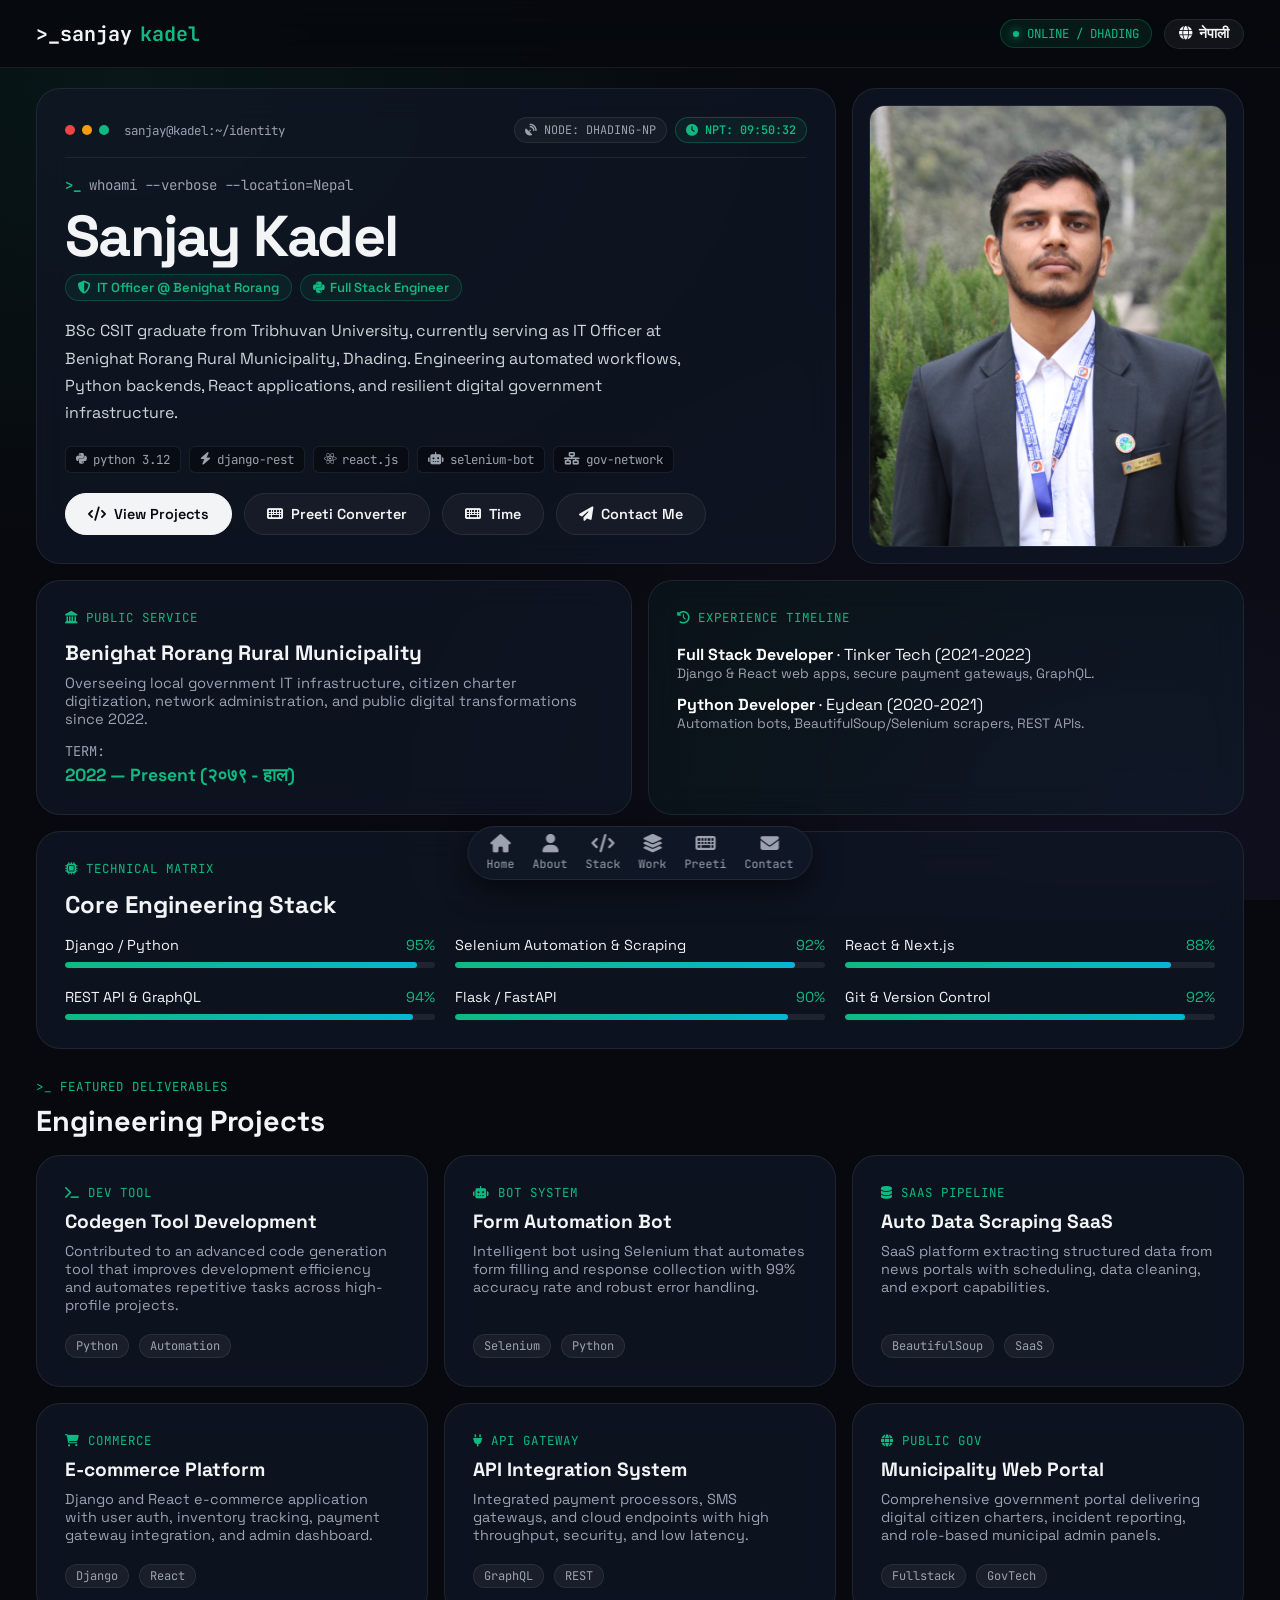
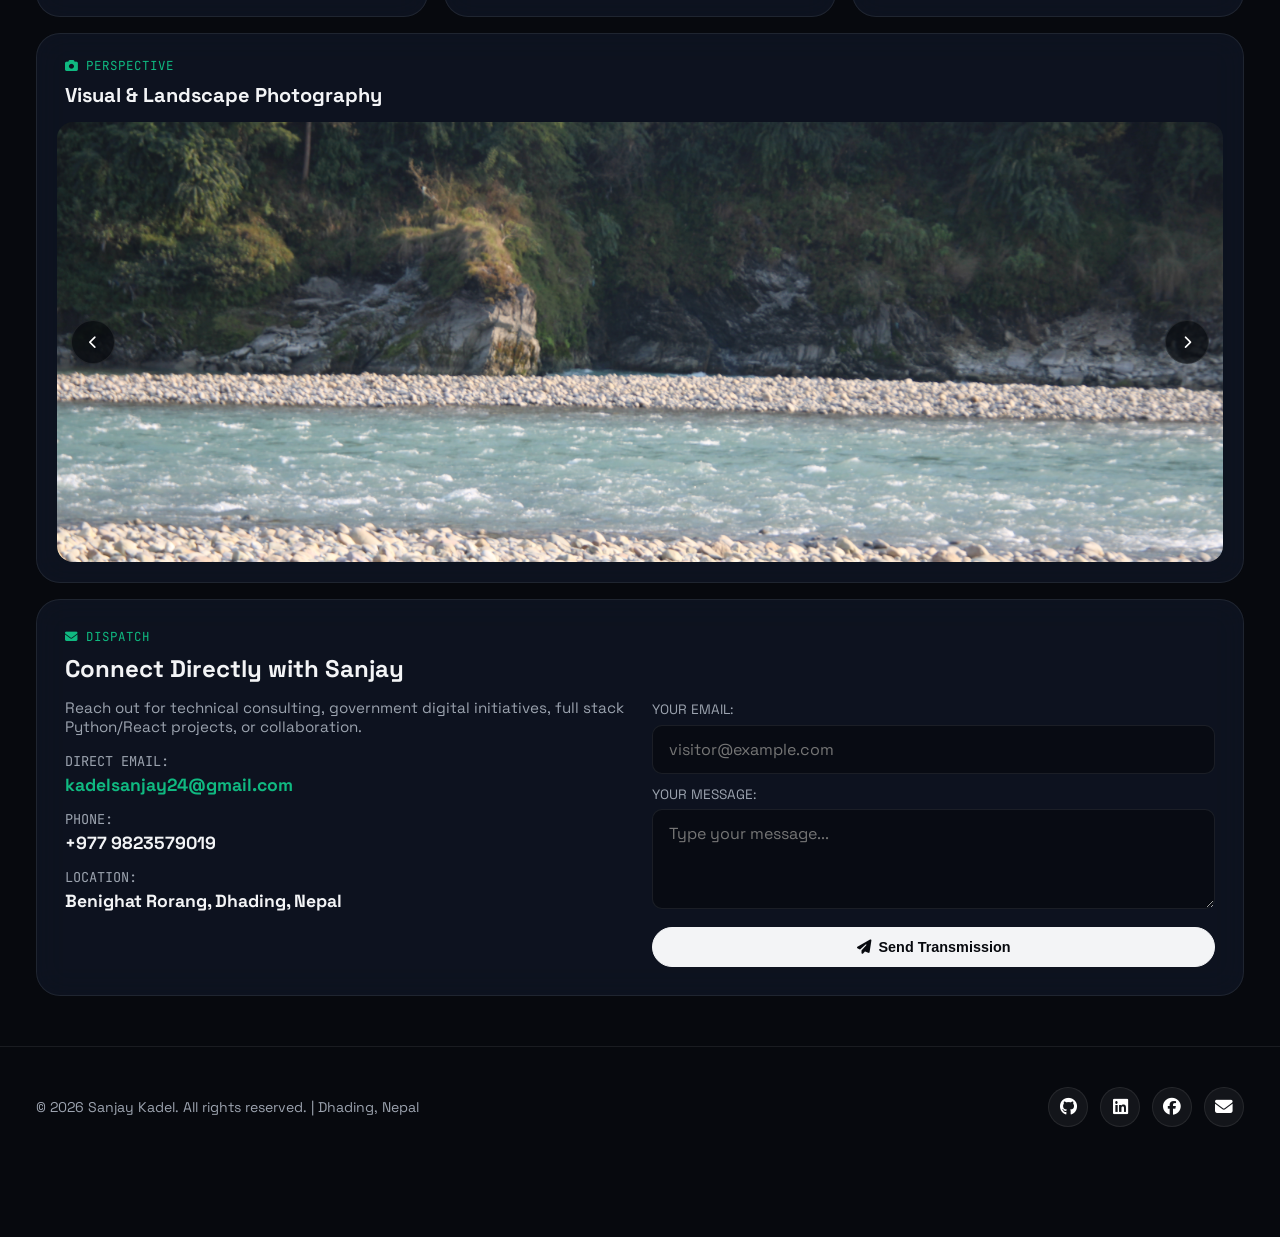
==== index.html @ e91cbd6a "redesign" ====
<!DOCTYPE html>
<html lang="en">
<head>
    <meta charset="UTF-8">
    <meta name="viewport" content="width=device-width, initial-scale=1.0, viewport-fit=cover">

    <!-- Google tag (gtag.js) -->
    <script async src="https://www.googletagmanager.com/gtag/js?id=G-8DGG471XEM"></script>
    <script>
      window.dataLayer = window.dataLayer || [];
      function gtag(){dataLayer.push(arguments);}
      gtag('js', new Date());
      gtag('config', 'G-8DGG471XEM');
    </script>
    
    <!-- Primary Entity Meta Tags for Google Ranking -->
    <title>Sanjay Kadel | IT Officer & Full Stack Developer Nepal</title>
    <meta name="title" content="Sanjay Kadel | IT Officer & Full Stack Developer Nepal">
    <meta name="description" content="Official portfolio of Sanjay Kadel (संजय कडेल) — IT Officer at Benighat Rorang Rural Municipality Dhading and Full Stack Developer specialized in Python, Django, React, and web automation in Nepal.">
    <meta name="author" content="Sanjay Kadel">
    <meta name="robots" content="index, follow, max-image-preview:large, max-snippet:-1, max-video-preview:-1">
    <meta name="theme-color" content="#07090E">
    
    <!-- Geo Meta Tags for Nepal Targeting -->
    <meta name="geo.region" content="NP-DH">
    <meta name="geo.placename" content="Dhading, Nepal">
    <meta name="geo.position" content="27.8167;84.8667">
    <meta name="ICBM" content="27.8167, 84.8667">

    <!-- Canonical URL -->
    <link rel="canonical" href="https://sanjaykadel.com.np/">
    
    <!-- Open Graph / Facebook -->
    <meta property="og:type" content="profile">
    <meta property="og:url" content="https://sanjaykadel.com.np/">
    <meta property="og:title" content="Sanjay Kadel - IT Officer & Full Stack Developer Nepal">
    <meta property="og:description" content="Portfolio of Sanjay Kadel - IT Officer at Benighat Rorang Rural Municipality, Dhading. Full Stack Python and React Developer.">
    <meta property="og:image" content="https://sanjaykadel.com.np/img/profile.JPG">
    <meta property="og:image:alt" content="Sanjay Kadel - IT Professional Profile Nepal">
    <meta property="og:site_name" content="Sanjay Kadel">
    <meta property="og:locale" content="en_US">
    <meta property="og:locale:alternate" content="ne_NP">
    
    <!-- Twitter / X -->
    <meta name="twitter:card" content="summary_large_image">
    <meta name="twitter:url" content="https://sanjaykadel.com.np/">
    <meta name="twitter:title" content="Sanjay Kadel - IT Officer & Full Stack Developer">
    <meta name="twitter:description" content="Expert Python and Web Developer from Nepal. IT Officer at Benighat Rorang Rural Municipality Dhading.">
    <meta name="twitter:image" content="https://sanjaykadel.com.np/img/profile.JPG">
    
    <!-- Schema.org Structured Data -->
    <script type="application/ld+json">
    {
      "@context": "https://schema.org",
      "@graph": [
        {
          "@type": "ProfilePage",
          "@id": "https://sanjaykadel.com.np/#webpage",
          "url": "https://sanjaykadel.com.np/",
          "name": "Sanjay Kadel - Official Portfolio",
          "isPartOf": {
            "@type": "WebSite",
            "@id": "https://sanjaykadel.com.np/#website",
            "url": "https://sanjaykadel.com.np/",
            "name": "Sanjay Kadel"
          },
          "mainEntity": {
            "@id": "https://sanjaykadel.com.np/#person"
          }
        },
        {
          "@type": "Person",
          "@id": "https://sanjaykadel.com.np/#person",
          "name": "Sanjay Kadel",
          "alternateName": ["संजय कडेल", "Sanjay Kadel Dhading", "Sanjay Kadel Nepal"],
          "url": "https://sanjaykadel.com.np/",
          "image": "https://sanjaykadel.com.np/img/profile.JPG",
          "jobTitle": "IT Officer & Full Stack Developer",
          "worksFor": {
            "@type": "GovernmentOrganization",
            "name": "Benighat Rorang Rural Municipality",
            "address": {
              "@type": "PostalAddress",
              "addressLocality": "Dhading",
              "addressRegion": "Bagmati Province",
              "addressCountry": "NP"
            }
          },
          "alumniOf": {
            "@type": "CollegeOrUniversity",
            "name": "Tribhuvan University",
            "sameAs": "https://en.wikipedia.org/wiki/Tribhuvan_University"
          },
          "homeLocation": {
            "@type": "Place",
            "name": "Dhading, Nepal"
          },
          "sameAs": [
            "https://github.com/sanjaykadel",
            "https://np.linkedin.com/in/sanjaykadel",
            "https://www.facebook.com/sanjay.kadel.2025"
          ],
          "knowsAbout": [
            "Python Programming",
            "Django Framework",
            "Flask Framework",
            "React.js",
            "Next.js",
            "Selenium Automation",
            "REST API Development",
            "GraphQL",
            "Web Scraping"
          ]
        }
      ]
    }
    </script>
    
    <!-- Favicon -->
    <link rel="icon" type="image/x-icon" href="/favicon.ico">
    <link rel="apple-touch-icon" sizes="180x180" href="/apple-touch-icon.png">
    
    <!-- Fonts -->
    <link rel="preconnect" href="https://fonts.googleapis.com">
    <link rel="preconnect" href="https://fonts.gstatic.com" crossorigin>
    <link href="https://fonts.googleapis.com/css2?family=Space+Grotesk:wght@400;500;600;700;800&family=JetBrains+Mono:wght@400;500;700&family=Kalimati&family=Kalam:wght@400;700&family=Orbitron:wght@500;700;900&display=swap" rel="stylesheet">
    <link rel="stylesheet" href="https://cdnjs.cloudflare.com/ajax/libs/font-awesome/6.4.0/css/all.min.css">
    
    <style>
        *, *::before, *::after {
            margin: 0;
            padding: 0;
            box-sizing: border-box;
            -webkit-tap-highlight-color: transparent;
        }

        :root {
            /* Cyber-Slate & Neon Mint Theme */
            --bg: #07090E;
            --bg-card: rgba(17, 24, 39, 0.7);
            --bg-card-hover: rgba(26, 36, 56, 0.85);
            --border: rgba(255, 255, 255, 0.08);
            --border-highlight: rgba(16, 185, 129, 0.4);
            --text-main: #F3F4F6;
            --text-muted: #9CA3AF;
            --accent: #10B981;          /* Neon Mint */
            --accent-glow: rgba(16, 185, 129, 0.25);
            --gradient-accent: linear-gradient(135deg, #10B981 0%, #06B6D4 100%);
            --radius-bento: 24px;
            --radius-pill: 9999px;
            --radius-md: 10px;
            --font-mono: 'JetBrains Mono', monospace;
            --font-head: 'Space Grotesk', sans-serif;
            --transition: all 0.25s cubic-bezier(0.16, 1, 0.3, 1);

            /* Gangster Theme */
            --gangster-bg: #000000;
            --gangster-red: #EF4444;
            --gangster-gold: #F59E0B;
        }

        html {
            scroll-behavior: smooth;
            background-color: var(--bg);
        }

        body {
            font-family: var(--font-head);
            color: var(--text-main);
            background-color: var(--bg);
            background-image: 
                radial-gradient(at 10% 10%, rgba(16, 185, 129, 0.08) 0px, transparent 40%),
                radial-gradient(at 90% 90%, rgba(139, 92, 246, 0.07) 0px, transparent 50%);
            background-attachment: fixed;
            min-height: 100vh;
            padding-bottom: 90px; /* Space for mobile floating dock */
            overflow-x: hidden;
            -webkit-font-smoothing: antialiased;
        }

        body.gangster-mode {
            background-color: var(--gangster-bg);
            background-image: radial-gradient(at 50% 10%, rgba(239, 68, 68, 0.15) 0px, transparent 60%);
            font-family: 'Kalam', cursive;
        }

        .nepali-text { font-family: 'Kalimati', sans-serif; }
        body.gangster-mode .nepali-text { font-family: 'Kalam', cursive; font-weight: 700; }

        .container {
            width: 100%;
            max-width: 1240px;
            margin: 0 auto;
            padding: 0 16px;
        }

        .skip-to-content {
            position: absolute;
            top: -60px;
            left: 12px;
            background: var(--text-main);
            color: #07090E;
            padding: 10px 20px;
            z-index: 9999;
            text-decoration: none;
            font-weight: 700;
            border-radius: var(--radius-md);
            transition: top 0.2s ease;
        }
        .skip-to-content:focus { top: 12px; outline: 3px solid var(--accent); }

        /* Top Bar */
        .top-nav {
            position: sticky;
            top: 0;
            z-index: 100;
            backdrop-filter: blur(20px);
            -webkit-backdrop-filter: blur(20px);
            background: rgba(7, 9, 14, 0.85);
            border-bottom: 1px solid var(--border);
            height: 68px;
            display: flex;
            align-items: center;
        }

        body.gangster-mode .top-nav {
            background: rgba(0, 0, 0, 0.9);
            border-bottom: 2px solid var(--gangster-red);
        }

        .top-nav-inner {
            display: flex;
            justify-content: space-between;
            align-items: center;
            width: 100%;
        }

        .brand {
            font-size: 1.25rem;
            font-weight: 700;
            text-decoration: none;
            color: var(--text-main);
            display: flex;
            align-items: center;
            gap: 8px;
            font-family: var(--font-mono);
        }

        .brand span { color: var(--accent); }
        body.gangster-mode .brand span { color: var(--gangster-red); }

        .system-pill {
            display: inline-flex;
            align-items: center;
            gap: 8px;
            background: rgba(16, 185, 129, 0.1);
            border: 1px solid rgba(16, 185, 129, 0.25);
            padding: 5px 12px;
            border-radius: var(--radius-pill);
            font-family: var(--font-mono);
            font-size: 0.78rem;
            color: var(--accent);
        }

        body.gangster-mode .system-pill {
            background: rgba(239, 68, 68, 0.15);
            border-color: var(--gangster-red);
            color: var(--gangster-gold);
        }

        .pulse-dot {
            width: 6px;
            height: 6px;
            background: var(--accent);
            border-radius: 50%;
            box-shadow: 0 0 10px var(--accent);
            animation: pulse 1.8s infinite;
        }

        body.gangster-mode .pulse-dot {
            background: var(--gangster-red);
            box-shadow: 0 0 10px var(--gangster-red);
        }

        @keyframes pulse {
            0%, 100% { opacity: 1; transform: scale(1); }
            50% { opacity: 0.4; transform: scale(0.8); }
        }

        .nav-controls {
            display: flex;
            align-items: center;
            gap: 12px;
        }

        .lang-btn {
            background: rgba(255, 255, 255, 0.05);
            border: 1px solid var(--border);
            color: var(--text-main);
            padding: 6px 14px;
            border-radius: var(--radius-pill);
            font-size: 0.85rem;
            font-weight: 600;
            cursor: pointer;
            display: flex;
            align-items: center;
            gap: 6px;
            transition: var(--transition);
        }

        .lang-btn:hover {
            border-color: var(--accent);
            color: var(--accent);
        }

        body.gangster-mode .lang-btn {
            background: rgba(239, 68, 68, 0.15);
            border-color: var(--gangster-red);
            color: var(--gangster-gold);
            font-family: 'Orbitron', sans-serif;
        }

        /* Bento Grid Framework */
        .bento-grid {
            display: grid;
            grid-template-columns: repeat(12, 1fr);
            gap: 16px;
            margin-top: 20px;
        }

        .bento-card {
            background: var(--bg-card);
            border: 1px solid var(--border);
            border-radius: var(--radius-bento);
            padding: 28px;
            backdrop-filter: blur(16px);
            -webkit-backdrop-filter: blur(16px);
            position: relative;
            overflow: hidden;
            transition: var(--transition);
            display: flex;
            flex-direction: column;
        }

        .bento-card:hover {
            border-color: var(--border-highlight);
            transform: translateY(-2px);
            box-shadow: 0 16px 36px -10px var(--accent-glow);
        }

        body.gangster-mode .bento-card {
            background: rgba(15, 15, 15, 0.85);
            border-color: #222;
        }

        body.gangster-mode .bento-card:hover {
            border-color: var(--gangster-red);
            box-shadow: 0 0 30px rgba(239, 68, 68, 0.25);
        }

        /* Specific Bento Tiles */
        .tile-hero {
            grid-column: span 8;
            min-height: 420px;
            justify-content: space-between;
        }

        .tile-avatar {
            grid-column: span 4;
            display: flex;
            align-items: center;
            justify-content: center;
            padding: 16px;
        }

        .tile-role { grid-column: span 6; }
        .tile-time {
            grid-column: span 6;
            background: linear-gradient(135deg, rgba(16, 185, 129, 0.05) 0%, rgba(6, 182, 212, 0.05) 100%);
        }

        .tile-skills { grid-column: span 12; }
        .tile-project { grid-column: span 4; }
        .tile-gallery { grid-column: span 12; padding: 20px; }
        .tile-contact { grid-column: span 12; }

        /* Terminal HUD & Identity Upgrades */
        .terminal-hud {
            display: flex;
            justify-content: space-between;
            align-items: center;
            border-bottom: 1px solid var(--border);
            padding-bottom: 14px;
            margin-bottom: 18px;
            flex-wrap: wrap;
            gap: 10px;
        }

        .terminal-dots {
            display: flex;
            align-items: center;
            gap: 7px;
        }

        .t-dot {
            width: 10px;
            height: 10px;
            border-radius: 50%;
            display: inline-block;
        }

        .dot-red { background: #EF4444; }
        .dot-yellow { background: #F59E0B; }
        .dot-green { background: #10B981; }

        .terminal-session {
            font-family: var(--font-mono);
            font-size: 0.78rem;
            color: var(--text-muted);
            margin-left: 8px;
        }

        .terminal-telemetry {
            display: flex;
            gap: 8px;
            align-items: center;
            flex-wrap: wrap;
        }

        .hud-chip {
            font-family: var(--font-mono);
            font-size: 0.74rem;
            background: rgba(255, 255, 255, 0.04);
            border: 1px solid var(--border);
            padding: 4px 10px;
            border-radius: var(--radius-pill);
            color: var(--text-muted);
        }

        .time-chip {
            color: var(--accent);
            border-color: rgba(16, 185, 129, 0.3);
            background: rgba(16, 185, 129, 0.08);
            font-weight: 600;
        }

        body.gangster-mode .time-chip {
            color: var(--gangster-gold);
            border-color: var(--gangster-gold);
            background: rgba(245, 158, 11, 0.1);
        }

        .terminal-prompt {
            display: flex;
            align-items: center;
            gap: 8px;
            font-family: var(--font-mono);
            font-size: 0.88rem;
            margin-bottom: 12px;
        }

        .prompt-arrow {
            color: var(--accent);
            font-weight: 700;
        }

        body.gangster-mode .prompt-arrow { color: var(--gangster-red); }

        .prompt-cmd {
            color: var(--text-muted);
        }

        .role-badge-row {
            display: flex;
            gap: 8px;
            flex-wrap: wrap;
            margin-bottom: 16px;
        }

        .role-pill {
            display: inline-flex;
            align-items: center;
            gap: 6px;
            background: rgba(16, 185, 129, 0.08);
            border: 1px solid rgba(16, 185, 129, 0.25);
            color: var(--accent);
            padding: 4px 12px;
            border-radius: var(--radius-pill);
            font-size: 0.82rem;
            font-weight: 600;
        }

        body.gangster-mode .role-pill {
            background: rgba(239, 68, 68, 0.15);
            border-color: var(--gangster-red);
            color: var(--gangster-red);
            font-family: 'Orbitron', sans-serif;
        }

        .terminal-stack-tags {
            display: flex;
            flex-wrap: wrap;
            gap: 8px;
            margin-top: 6px;
        }

        .stack-chip {
            display: inline-flex;
            align-items: center;
            gap: 6px;
            font-family: var(--font-mono);
            font-size: 0.78rem;
            color: var(--text-muted);
            background: rgba(0, 0, 0, 0.35);
            border: 1px solid var(--border);
            padding: 4px 10px;
            border-radius: 6px;
        }

        /* Typography & Components inside Bento */
        .bento-tag {
            font-family: var(--font-mono);
            font-size: 0.78rem;
            color: var(--accent);
            text-transform: uppercase;
            letter-spacing: 0.08em;
            margin-bottom: 8px;
            display: inline-block;
        }

        body.gangster-mode .bento-tag { color: var(--gangster-red); }

        .hero-name {
            font-size: clamp(2.4rem, 4.5vw, 3.8rem);
            font-weight: 800;
            line-height: 1.05;
            letter-spacing: -0.03em;
            margin-bottom: 8px;
        }

        body.gangster-mode .hero-name {
            color: var(--gangster-gold);
            font-family: 'Orbitron', sans-serif;
        }

        .hero-role {
            font-size: 1.25rem;
            color: var(--text-muted);
            margin-bottom: 18px;
            font-weight: 500;
        }

        body.gangster-mode .hero-role {
            color: var(--gangster-red);
            font-family: 'Orbitron', sans-serif;
        }

        .hero-bio {
            color: #D1D5DB;
            font-size: 1rem;
            line-height: 1.7;
            max-width: 620px;
            margin-bottom: 20px;
        }

        body.gangster-mode .hero-bio { color: #9CA3AF; }

        .action-row {
            display: flex;
            gap: 12px;
            flex-wrap: wrap;
        }

        .btn-modern {
            display: inline-flex;
            align-items: center;
            gap: 8px;
            padding: 11px 22px;
            border-radius: var(--radius-pill);
            font-size: 0.9rem;
            font-weight: 600;
            text-decoration: none;
            cursor: pointer;
            transition: var(--transition);
        }

        .btn-primary {
            background: var(--text-main);
            color: #07090E;
            border: 1px solid var(--text-main);
        }

        .btn-primary:hover {
            background: var(--accent);
            border-color: var(--accent);
            transform: scale(1.02);
        }

        .btn-outline {
            background: rgba(255, 255, 255, 0.04);
            color: var(--text-main);
            border: 1px solid var(--border);
        }

        .btn-outline:hover {
            border-color: var(--accent);
            color: var(--accent);
        }

        body.gangster-mode .btn-primary {
            background: var(--gangster-red);
            color: #fff;
            border-color: var(--gangster-red);
            font-family: 'Orbitron', sans-serif;
        }

        body.gangster-mode .btn-outline {
            border-color: var(--gangster-gold);
            color: var(--gangster-gold);
            font-family: 'Orbitron', sans-serif;
        }

        /* Avatar Tile */
        .avatar-frame {
            position: relative;
            width: 100%;
            height: 100%;
            min-height: 320px;
            border-radius: calc(var(--radius-bento) - 8px);
            overflow: hidden;
            border: 1px solid var(--border);
        }

        .avatar-img {
            width: 100%;
            height: 100%;
            object-fit: cover;
            object-position: center top;
            transition: transform 0.5s ease;
        }

        .avatar-frame:hover .avatar-img {
            transform: scale(1.04);
        }

        /* Experience and Municipal HUD */
        .hud-stat {
            display: flex;
            flex-direction: column;
            gap: 4px;
            margin-top: 14px;
        }

        .hud-label {
            font-size: 0.85rem;
            color: var(--text-muted);
            font-family: var(--font-mono);
        }

        .hud-value {
            font-size: 1.1rem;
            font-weight: 700;
            color: var(--text-main);
        }

        /* Projects styling */
        .project-tag-pill {
            display: inline-block;
            background: rgba(255, 255, 255, 0.05);
            border: 1px solid var(--border);
            padding: 3px 10px;
            border-radius: var(--radius-pill);
            font-size: 0.75rem;
            font-family: var(--font-mono);
            color: var(--text-muted);
            margin-right: 6px;
            margin-top: 6px;
        }

        body.gangster-mode .project-tag-pill {
            background: #1F2937;
            color: var(--gangster-gold);
            border-color: #374151;
            font-family: 'Orbitron', sans-serif;
        }

        /* Skill Matrix */
        .skill-grid-inner {
            display: grid;
            grid-template-columns: repeat(auto-fit, minmax(280px, 1fr));
            gap: 20px;
            margin-top: 16px;
        }

        .skill-bar-box {
            margin-top: 8px;
            height: 6px;
            background: rgba(255, 255, 255, 0.08);
            border-radius: 4px;
            overflow: hidden;
        }

        .skill-bar-fill {
            height: 100%;
            background: var(--gradient-accent);
            border-radius: 4px;
            width: 0;
            transition: width 1.2s cubic-bezier(0.16, 1, 0.3, 1);
        }

        body.gangster-mode .skill-bar-fill { background: var(--gangster-red); }

        /* Gallery Slider */
        .gallery-box {
            position: relative;
            width: 100%;
            height: 440px;
            border-radius: calc(var(--radius-bento) - 8px);
            overflow: hidden;
        }

        .slides-container {
            display: flex;
            height: 100%;
            transition: transform 0.4s ease;
        }

        .slide {
            min-width: 100%;
            height: 100%;
            background-size: cover;
            background-position: center;
        }

        .slider-arrow {
            position: absolute;
            top: 50%;
            transform: translateY(-50%);
            background: rgba(7, 9, 14, 0.7);
            border: 1px solid var(--border);
            color: #fff;
            width: 44px;
            height: 44px;
            border-radius: 50%;
            display: flex;
            align-items: center;
            justify-content: center;
            cursor: pointer;
            z-index: 2;
            transition: var(--transition);
        }

        .slider-arrow:hover {
            background: var(--accent);
            color: #07090E;
        }

        .slider-prev { left: 14px; }
        .slider-next { right: 14px; }

        /* Contact Form inside Bento */
        .form-grid-inner {
            display: grid;
            grid-template-columns: 1fr 1fr;
            gap: 24px;
            margin-top: 14px;
        }

        .bento-input {
            width: 100%;
            background: rgba(0, 0, 0, 0.35);
            border: 1px solid var(--border);
            border-radius: var(--radius-md);
            padding: 13px 16px;
            color: #fff;
            font-family: inherit;
            font-size: 16px;
            outline: none;
            margin-top: 6px;
            transition: var(--transition);
        }

        .bento-input:focus {
            border-color: var(--accent);
            box-shadow: 0 0 15px var(--accent-glow);
        }

        body.gangster-mode .bento-input:focus {
            border-color: var(--gangster-red);
            box-shadow: 0 0 15px rgba(239, 68, 68, 0.4);
        }

        /* Floating Bottom Dock */
        .floating-dock {
            position: fixed;
            bottom: 20px;
            left: 50%;
            transform: translateX(-50%);
            z-index: 999;
            background: rgba(17, 24, 39, 0.88);
            backdrop-filter: blur(20px);
            -webkit-backdrop-filter: blur(20px);
            border: 1px solid var(--border);
            padding: 8px 18px;
            border-radius: var(--radius-pill);
            display: flex;
            align-items: center;
            gap: 18px;
            box-shadow: 0 10px 30px rgba(0, 0, 0, 0.6);
        }

        body.gangster-mode .floating-dock {
            background: rgba(10, 10, 10, 0.95);
            border-color: var(--gangster-red);
        }

        .dock-link {
            color: var(--text-muted);
            text-decoration: none;
            display: flex;
            flex-direction: column;
            align-items: center;
            gap: 3px;
            font-size: 0.72rem;
            font-family: var(--font-mono);
            transition: var(--transition);
        }

        .dock-link i { font-size: 1.15rem; }

        .dock-link:hover,
        .dock-link.active {
            color: var(--accent);
            transform: translateY(-2px);
        }

        body.gangster-mode .dock-link:hover,
        body.gangster-mode .dock-link.active {
            color: var(--gangster-gold);
        }

        /* Footer */
        footer {
            margin-top: 50px;
            border-top: 1px solid var(--border);
            padding: 40px 0 20px;
            color: var(--text-muted);
            font-size: 0.88rem;
        }

        .footer-wrap {
            display: flex;
            justify-content: space-between;
            align-items: center;
            flex-wrap: wrap;
            gap: 20px;
        }

        .social-links { display: flex; gap: 12px; }
        .social-links a {
            display: flex;
            align-items: center;
            justify-content: center;
            width: 40px;
            height: 40px;
            background: rgba(255, 255, 255, 0.05);
            color: #fff;
            border-radius: 50%;
            font-size: 1.1rem;
            transition: var(--transition);
            text-decoration: none;
            border: 1px solid var(--border);
        }
        .social-links a:hover {
            background: var(--accent);
            color: #07090E;
            transform: translateY(-3px);
        }

        body.gangster-mode .social-links a:hover {
            background: var(--gangster-red);
            color: #fff;
        }

        /* Responsive Architecture */
        @media (max-width: 1024px) {
            .tile-hero { grid-column: span 12; }
            .tile-avatar { grid-column: span 12; min-height: 280px; height: 320px; }
            .tile-project { grid-column: span 6; }
        }

        @media (max-width: 680px) {
            .bento-grid { gap: 12px; }
            .bento-card { padding: 20px; border-radius: 18px; }
            .tile-role, .tile-time, .tile-project { grid-column: span 12; }
            .form-grid-inner { grid-template-columns: 1fr; }
            .gallery-box { height: 260px; }
            .top-nav { height: 60px; }
            .floating-dock { gap: 14px; padding: 6px 14px; width: 92%; max-width: 380px; justify-content: space-around; }
        }

        .nepali { display: none; }
    </style>
</head>
<body>
    <a href="#main-content" class="skip-to-content">Skip to content</a>

    <!-- Top Navigation Header -->
    <header class="top-nav">
        <div class="container top-nav-inner">
            <a href="/" class="brand" aria-label="Sanjay Kadel Home">
                &gt;_sanjay<span>kadel</span>
            </a>

            <div class="nav-controls">
                <div class="system-pill">
                    <span class="pulse-dot"></span>
                    <span>ONLINE / DHADING</span>
                </div>

                <button class="lang-btn" id="languageToggle" type="button" aria-label="Toggle language">
                    <i class="fas fa-globe"></i>
                    <span id="languageText">नेपाली</span>
                </button>
            </div>
        </div>
    </header>

    <!-- Main Bento Grid Container -->
    <main class="container" id="main-content">
        <div class="bento-grid">
            
            <!-- Upgraded Hero Terminal Cell with Interactive HUD -->
            <section class="bento-card tile-hero" id="home">
                <!-- Terminal Header Bar -->
                <div class="terminal-hud">
                    <div class="terminal-dots">
                        <span class="t-dot dot-red"></span>
                        <span class="t-dot dot-yellow"></span>
                        <span class="t-dot dot-green"></span>
                        <span class="terminal-session">sanjay@kadel:~/identity</span>
                    </div>
                    <div class="terminal-telemetry">
                        <span class="hud-chip"><i class="fas fa-satellite-dish"></i> NODE: DHADING-NP</span>
                        <span class="hud-chip time-chip" id="hudNepalTime"><i class="fas fa-clock"></i> NPT: --:--:--</span>
                    </div>
                </div>

                <!-- Terminal Identity Stream -->
                <div class="terminal-body">
                    <div class="terminal-prompt">
                        <span class="prompt-arrow">&gt;_</span>
                        <span class="prompt-cmd">whoami --verbose --location=Nepal</span>
                    </div>

                    <h1 class="hero-name english" id="hero-title">Sanjay Kadel</h1>
                    <div class="hero-name nepali nepali-text" id="hero-title-nepali" style="display:none;">संजय कडेल</div>
                    
                    <div class="role-badge-row">
                        <span class="role-pill english"><i class="fas fa-shield-halved"></i> IT Officer @ Benighat Rorang</span>
                        <span class="role-pill english"><i class="fab fa-python"></i> Full Stack Engineer</span>
                        <span class="role-pill nepali nepali-text"><i class="fas fa-shield-halved"></i> सूचना प्रविधि अधिकृत</span>
                        <span class="role-pill nepali nepali-text"><i class="fab fa-python"></i> फुल स्ट्याक डेभलपर</span>
                    </div>

                    <p class="hero-bio english">
                        BSc CSIT graduate from Tribhuvan University, currently serving as IT Officer at Benighat Rorang Rural Municipality, Dhading. Engineering automated workflows, Python backends, React applications, and resilient digital government infrastructure.
                    </p>
                    <p class="hero-bio nepali nepali-text">
                        त्रिभुवन विश्वविद्यालयबाट बिएससी सीएसआईटी स्नातक, हाल बेनीघाट रोराङ गाउँपालिका धादिङमा सूचना प्रविधि अधिकृत। म पाइथन, ड्जान्गो, रियाक्ट, तथा सरकारी डिजिटल प्रणाली निर्माणमा समर्पित छु।
                    </p>

                    <!-- Core Stack Command Chips -->
                    <div class="terminal-stack-tags">
                        <span class="stack-chip"><i class="fab fa-python"></i> python 3.12</span>
                        <span class="stack-chip"><i class="fas fa-bolt"></i> django-rest</span>
                        <span class="stack-chip"><i class="fab fa-react"></i> react.js</span>
                        <span class="stack-chip"><i class="fas fa-robot"></i> selenium-bot</span>
                        <span class="stack-chip"><i class="fas fa-network-wired"></i> gov-network</span>
                    </div>
                </div>

                <div class="action-row" style="margin-top: 20px;">
                    <a href="#projects" class="btn-modern btn-primary"><i class="fas fa-code"></i> View Projects</a>
                    <a href="preeti-to-unicode.html" class="btn-modern btn-outline"><i class="fas fa-keyboard"></i> Preeti Converter</a>
                    <a href="time.html" class="btn-modern btn-outline"><i class="fas fa-keyboard"></i> Time</a>
                    <a href="#contact" class="btn-modern btn-outline"><i class="fas fa-paper-plane"></i> Contact Me</a>
                </div>
            </section>

            <!-- Portrait Photo Cell -->
            <div class="bento-card tile-avatar" id="about">
                <div class="avatar-frame">
                    <img src="/img/profile.JPG" alt="Sanjay Kadel IT Officer Nepal" class="avatar-img" width="400" height="500">
                </div>
            </div>

            <!-- Public Service / IT Officer Cell -->
            <div class="bento-card tile-role">
                <span class="bento-tag"><i class="fas fa-landmark"></i> public service</span>
                <h3 class="english" style="font-size:1.3rem; margin-top:6px;">Benighat Rorang Rural Municipality</h3>
                <h3 class="nepali nepali-text" style="font-size:1.3rem; margin-top:6px;">बेनीघाट रोराङ गाउँपालिका, धादिङ</h3>
                <p class="english" style="color:var(--text-muted); font-size:0.92rem; margin-top:8px;">
                    Overseeing local government IT infrastructure, citizen charter digitization, network administration, and public digital transformations since 2022.
                </p>
                <p class="nepali nepali-text" style="color:var(--text-muted); font-size:0.92rem; margin-top:8px;">
                    गाउँपालिकाको समग्र सूचना प्रविधि ढाँचा, विद्युतीय नागरिक बडापत्र, नेटवर्क तथा डिजिटल सेवाहरूको व्यवस्थापन।
                </p>
                <div class="hud-stat">
                    <span class="hud-label">TERM:</span>
                    <span class="hud-value" style="color:var(--accent);">2022 — Present (२०७९ - हाल)</span>
                </div>
            </div>

            <!-- Career Milestones Cell -->
            <div class="bento-card tile-time">
                <span class="bento-tag"><i class="fas fa-history"></i> experience timeline</span>
                <div style="margin-top:10px;">
                    <div style="margin-bottom:12px;">
                        <strong style="color:#fff;">Full Stack Developer</strong> · Tinker Tech (2021-2022)
                        <p style="font-size:0.85rem; color:var(--text-muted);">Django & React web apps, secure payment gateways, GraphQL.</p>
                    </div>
                    <div>
                        <strong style="color:#fff;">Python Developer</strong> · Eydean (2020-2021)
                        <p style="font-size:0.85rem; color:var(--text-muted);">Automation bots, BeautifulSoup/Selenium scrapers, REST APIs.</p>
                    </div>
                </div>
            </div>

            <!-- Technical Skills Matrix -->
            <section class="bento-card tile-skills" id="skills">
                <span class="bento-tag"><i class="fas fa-microchip"></i> technical matrix</span>
                <h2 style="font-size:1.5rem; margin-top:4px;">Core Engineering Stack</h2>

                <div class="skill-grid-inner">
                    <div>
                        <div style="display:flex; justify-content:space-between; font-size:0.9rem;">
                            <span>Django / Python</span><span style="color:var(--accent);">95%</span>
                        </div>
                        <div class="skill-bar-box"><div class="skill-bar-fill" style="width:95%;"></div></div>
                    </div>
                    <div>
                        <div style="display:flex; justify-content:space-between; font-size:0.9rem;">
                            <span>Selenium Automation & Scraping</span><span style="color:var(--accent);">92%</span>
                        </div>
                        <div class="skill-bar-box"><div class="skill-bar-fill" style="width:92%;"></div></div>
                    </div>
                    <div>
                        <div style="display:flex; justify-content:space-between; font-size:0.9rem;">
                            <span>React & Next.js</span><span style="color:var(--accent);">88%</span>
                        </div>
                        <div class="skill-bar-box"><div class="skill-bar-fill" style="width:88%;"></div></div>
                    </div>
                    <div>
                        <div style="display:flex; justify-content:space-between; font-size:0.9rem;">
                            <span>REST API & GraphQL</span><span style="color:var(--accent);">94%</span>
                        </div>
                        <div class="skill-bar-box"><div class="skill-bar-fill" style="width:94%;"></div></div>
                    </div>
                    <div>
                        <div style="display:flex; justify-content:space-between; font-size:0.9rem;">
                            <span>Flask / FastAPI</span><span style="color:var(--accent);">90%</span>
                        </div>
                        <div class="skill-bar-box"><div class="skill-bar-fill" style="width:90%;"></div></div>
                    </div>
                    <div>
                        <div style="display:flex; justify-content:space-between; font-size:0.9rem;">
                            <span>Git & Version Control</span><span style="color:var(--accent);">92%</span>
                        </div>
                        <div class="skill-bar-box"><div class="skill-bar-fill" style="width:92%;"></div></div>
                    </div>
                </div>
            </section>

            <!-- Projects Section Header Cell -->
            <div style="grid-column: span 12; margin-top: 10px;">
                <span class="bento-tag">&gt;_ featured deliverables</span>
                <h2 id="projects" style="font-size:1.8rem; font-weight:800;">Engineering Projects</h2>
            </div>

            <!-- Project 1 -->
            <article class="bento-card tile-project">
                <span class="bento-tag"><i class="fas fa-terminal"></i> dev tool</span>
                <h3 class="english" style="font-size:1.2rem;">Codegen Tool Development</h3>
                <h3 class="nepali nepali-text" style="font-size:1.2rem;">कोडजेन उपकरण विकास</h3>
                <p class="english" style="color:var(--text-muted); font-size:0.9rem; margin-top:8px;">
                    Contributed to an advanced code generation tool that improves development efficiency and automates repetitive tasks across high-profile projects.
                </p>
                <p class="nepali nepali-text" style="color:var(--text-muted); font-size:0.9rem; margin-top:8px;">
                    दोहोर्याइने कोडिङ कार्यहरू स्वचालित गर्ने उन्नत कोड जनरेसन उपकरणमा योगदान।
                </p>
                <div style="margin-top:auto; padding-top:14px;">
                    <span class="project-tag-pill">Python</span>
                    <span class="project-tag-pill">Automation</span>
                </div>
            </article>

            <!-- Project 2 -->
            <article class="bento-card tile-project">
                <span class="bento-tag"><i class="fas fa-robot"></i> bot system</span>
                <h3 class="english" style="font-size:1.2rem;">Form Automation Bot</h3>
                <h3 class="nepali nepali-text" style="font-size:1.2rem;">फारम स्वचालन बट</h3>
                <p class="english" style="color:var(--text-muted); font-size:0.9rem; margin-top:8px;">
                    Intelligent bot using Selenium that automates form filling and response collection with 99% accuracy rate and robust error handling.
                </p>
                <p class="nepali nepali-text" style="color:var(--text-muted); font-size:0.9rem; margin-top:8px;">
                    सेलेनियम प्रयोग गरेर फारम भर्ने र प्रतिक्रिया संकलन स्वचालित गर्ने बुद्धिमान बट।
                </p>
                <div style="margin-top:auto; padding-top:14px;">
                    <span class="project-tag-pill">Selenium</span>
                    <span class="project-tag-pill">Python</span>
                </div>
            </article>

            <!-- Project 3 -->
            <article class="bento-card tile-project">
                <span class="bento-tag"><i class="fas fa-database"></i> saas pipeline</span>
                <h3 class="english" style="font-size:1.2rem;">Auto Data Scraping SaaS</h3>
                <h3 class="nepali nepali-text" style="font-size:1.2rem;">स्वचालित डाटा स्क्र्यापिंग एसएएएस</h3>
                <p class="english" style="color:var(--text-muted); font-size:0.9rem; margin-top:8px;">
                    SaaS platform extracting structured data from news portals with scheduling, data cleaning, and export capabilities.
                </p>
                <p class="nepali nepali-text" style="color:var(--text-muted); font-size:0.9rem; margin-top:8px;">
                    समाचार साइटहरूबाट डाटा संकलन र विश्लेषण गर्ने स्वचालित एसएएएस प्लेटफर्म।
                </p>
                <div style="margin-top:auto; padding-top:14px;">
                    <span class="project-tag-pill">BeautifulSoup</span>
                    <span class="project-tag-pill">SaaS</span>
                </div>
            </article>

            <!-- Project 4 -->
            <article class="bento-card tile-project">
                <span class="bento-tag"><i class="fas fa-shopping-cart"></i> commerce</span>
                <h3 class="english" style="font-size:1.2rem;">E-commerce Platform</h3>
                <h3 class="nepali nepali-text" style="font-size:1.2rem;">ई-कमर्स प्लेटफर्म</h3>
                <p class="english" style="color:var(--text-muted); font-size:0.9rem; margin-top:8px;">
                    Django and React e-commerce application with user auth, inventory tracking, payment gateway integration, and admin dashboard.
                </p>
                <p class="nepali nepali-text" style="color:var(--text-muted); font-size:0.9rem; margin-top:8px;">
                    ड्जान्गो र रियाक्ट फ्रन्टएन्डसँग निर्मित पूर्ण ई-कमर्स समाधान।
                </p>
                <div style="margin-top:auto; padding-top:14px;">
                    <span class="project-tag-pill">Django</span>
                    <span class="project-tag-pill">React</span>
                </div>
            </article>

            <!-- Project 5 -->
            <article class="bento-card tile-project">
                <span class="bento-tag"><i class="fas fa-plug"></i> api gateway</span>
                <h3 class="english" style="font-size:1.2rem;">API Integration System</h3>
                <h3 class="nepali nepali-text" style="font-size:1.2rem;">एपीआई एकीकरण प्रणाली</h3>
                <p class="english" style="color:var(--text-muted); font-size:0.9rem; margin-top:8px;">
                    Integrated payment processors, SMS gateways, and cloud endpoints with high throughput, security, and low latency.
                </p>
                <p class="nepali nepali-text" style="color:var(--text-muted); font-size:0.9rem; margin-top:8px;">
                    भुक्तानी, एसएमएस गेटवे र क्लाउड सेवाहरूसँग निर्बाध एपीआई एकीकरण।
                </p>
                <div style="margin-top:auto; padding-top:14px;">
                    <span class="project-tag-pill">GraphQL</span>
                    <span class="project-tag-pill">REST</span>
                </div>
            </article>

            <!-- Project 6 -->
            <article class="bento-card tile-project">
                <span class="bento-tag"><i class="fas fa-globe"></i> public gov</span>
                <h3 class="english" style="font-size:1.2rem;">Municipality Web Portal</h3>
                <h3 class="nepali nepali-text" style="font-size:1.2rem;">गाउँपालिका वेब पोर्टल</h3>
                <p class="english" style="color:var(--text-muted); font-size:0.9rem; margin-top:8px;">
                    Comprehensive government portal delivering digital citizen charters, incident reporting, and role-based municipal admin panels.
                </p>
                <p class="nepali nepali-text" style="color:var(--text-muted); font-size:0.9rem; margin-top:8px;">
                    नागरिक सेवाहरू र स्थानीय शासनका लागि आधिकारिक विद्युतीय वेब पोर्टल।
                </p>
                <div style="margin-top:auto; padding-top:14px;">
                    <span class="project-tag-pill">Fullstack</span>
                    <span class="project-tag-pill">GovTech</span>
                </div>
            </article>

            <!-- Photography Gallery Cell -->
            <div class="bento-card tile-gallery" id="gallery">
                <div style="display:flex; justify-content:space-between; align-items:center; margin-bottom:14px; padding:0 8px;">
                    <div>
                        <span class="bento-tag"><i class="fas fa-camera"></i> perspective</span>
                        <h3 class="english" style="font-size:1.25rem;">Visual & Landscape Photography</h3>
                        <h3 class="nepali nepali-text" style="font-size:1.25rem;">फोटोग्राफी ग्यालेरी</h3>
                    </div>
                </div>

                <div class="gallery-box">
                    <div class="slides-container" id="slidesContainer">
                        <div class="slide" style="background-image: url('img/1.JPG');"></div>
                        <div class="slide" style="background-image: url('img/6.JPG');"></div>
                        <div class="slide" style="background-image: url('img/7.JPG');"></div>
                        <div class="slide" style="background-image: url('img/8.JPG');"></div>
                        <div class="slide" style="background-image: url('img/10.JPG');"></div>
                    </div>
                    <button class="slider-arrow slider-prev" id="prevSlide" aria-label="Previous"><i class="fas fa-chevron-left"></i></button>
                    <button class="slider-arrow slider-next" id="nextSlide" aria-label="Next"><i class="fas fa-chevron-right"></i></button>
                </div>
            </div>

            <!-- Direct Contact Cell -->
            <section class="bento-card tile-contact" id="contact">
                <span class="bento-tag"><i class="fas fa-envelope"></i> dispatch</span>
                <h3 class="english" style="font-size:1.5rem;">Connect Directly with Sanjay</h3>
                <h3 class="nepali nepali-text" style="font-size:1.5rem;">सम्पर्क गर्नुहोस्</h3>

                <div class="form-grid-inner">
                    <div>
                        <p class="english" style="color:var(--text-muted); font-size:0.95rem; margin-bottom:16px;">
                            Reach out for technical consulting, government digital initiatives, full stack Python/React projects, or collaboration.
                        </p>
                        <p class="nepali nepali-text" style="color:var(--text-muted); font-size:0.95rem; margin-bottom:16px;">
                            प्राविधिक परामर्श, सरकारी डिजिटल प्रणाली, वा सफ्टवेयर विकासका लागि सम्पर्क गर्नुहोस्।
                        </p>
                        
                        <div class="hud-stat">
                            <span class="hud-label">DIRECT EMAIL:</span>
                            <a href="mailto:kadelsanjay24@gmail.com" class="hud-value" style="color:var(--accent); text-decoration:none;">kadelsanjay24@gmail.com</a>
                        </div>
                        <div class="hud-stat">
                            <span class="hud-label">PHONE:</span>
                            <span class="hud-value">+977 9823579019</span>
                        </div>
                        <div class="hud-stat">
                            <span class="hud-label">LOCATION:</span>
                            <span class="hud-value">Benighat Rorang, Dhading, Nepal</span>
                        </div>
                    </div>

                    <form id="contact-form" action="https://formspree.io/f/mrgnnzln" method="POST">
                        <label style="font-size:0.85rem; color:var(--text-muted);">
                            YOUR EMAIL:
                            <input type="email" name="email" required placeholder="visitor@example.com" class="bento-input">
                        </label>
                        <label style="font-size:0.85rem; color:var(--text-muted); display:block; margin-top:12px;">
                            YOUR MESSAGE:
                            <textarea name="message" required placeholder="Type your message..." class="bento-input" style="min-height:100px; resize:vertical;"></textarea>
                        </label>
                        <button type="submit" class="btn-modern btn-primary" style="margin-top:14px; width:100%; justify-content:center;">
                            <i class="fas fa-paper-plane"></i> Send Transmission
                        </button>
                    </form>
                </div>
            </section>

        </div>
    </main>

    <!-- Mobile Floating Bottom Dock -->
    <nav class="floating-dock" aria-label="Mobile Dock Navigation">
        <a href="#home" class="dock-link active"><i class="fas fa-home"></i><span>Home</span></a>
        <a href="#about" class="dock-link"><i class="fas fa-user"></i><span>About</span></a>
        <a href="#skills" class="dock-link"><i class="fas fa-code"></i><span>Stack</span></a>
        <a href="#projects" class="dock-link"><i class="fas fa-layer-group"></i><span>Work</span></a>
        <a href="/preeti-to-unicode/" class="dock-link"><i class="fas fa-keyboard"></i><span>Preeti</span></a>
        <a href="#contact" class="dock-link"><i class="fas fa-envelope"></i><span>Contact</span></a>
    </nav>

    <!-- Footer -->
    <footer>
        <div class="container footer-wrap">
            <div>
                <p>&copy; 2026 Sanjay Kadel. All rights reserved. | Dhading, Nepal</p>
            </div>
            <div class="social-links">
                <a href="https://github.com/sanjaykadel" aria-label="Sanjay Kadel GitHub" target="_blank" rel="noopener noreferrer"><i class="fab fa-github"></i></a>
                <a href="https://np.linkedin.com/in/sanjaykadel" aria-label="Sanjay Kadel LinkedIn" target="_blank" rel="noopener noreferrer"><i class="fab fa-linkedin"></i></a>
                <a href="https://www.facebook.com/sanjay.kadel.2025" aria-label="Sanjay Kadel Facebook" target="_blank" rel="noopener noreferrer"><i class="fab fa-facebook"></i></a>
                <a href="mailto:kadelsanjay24@gmail.com" aria-label="Email Sanjay Kadel"><i class="fas fa-envelope"></i></a>
            </div>
        </div>
    </footer>

    <!-- Logic preserving multi-language, sliders, and gangster easter egg -->
    <script>
        // Real-time Nepal Telemetry Clock inside >_ identity
        function updateTelemetryTime() {
            const el = document.getElementById('hudNepalTime');
            if (!el) return;
            try {
                const npt = new Intl.DateTimeFormat('en-US', {
                    timeZone: 'Asia/Kathmandu',
                    hourCycle: 'h23',
                    hour: '2-digit',
                    minute: '2-digit',
                    second: '2-digit'
                }).format(new Date());
                el.innerHTML = `<i class="fas fa-clock"></i> NPT: ${npt}`;
            } catch(e) {}
        }
        setInterval(updateTelemetryTime, 1000);
        updateTelemetryTime();

        // Language Toggle
        let isEnglish = true;
        const nepaliElements = document.querySelectorAll('.nepali');
        const englishElements = document.querySelectorAll('.english');
        const langBtn = document.getElementById('languageToggle');
        const langText = document.getElementById('languageText');
        const body = document.body;

        function setLanguage(toEnglish) {
            isEnglish = toEnglish;
            nepaliElements.forEach(el => el.style.display = isEnglish ? 'none' : '');
            englishElements.forEach(el => el.style.display = isEnglish ? '' : 'none');
            langText.textContent = isEnglish ? 'नेपाली' : 'English';
            document.documentElement.lang = isEnglish ? 'en' : 'ne';
            body.classList.toggle('gangster-mode', !isEnglish);
            localStorage.setItem('preferredLanguage', isEnglish ? 'en' : 'ne');
        }

        langBtn.addEventListener('click', () => setLanguage(!isEnglish));

        // Slider Logic
        const slides = document.getElementById('slidesContainer');
        const total = 5;
        let cur = 0;
        function show(idx) {
            cur = (idx + total) % total;
            if (slides) slides.style.transform = `translateX(-${cur * 100}%)`;
        }
        document.getElementById('prevSlide')?.addEventListener('click', () => show(cur - 1));
        document.getElementById('nextSlide')?.addEventListener('click', () => show(cur + 1));
        setInterval(() => show(cur + 1), 4500);

        // Mobile Dock Active State on Scroll
        const dockLinks = document.querySelectorAll('.dock-link');
        const sections = document.querySelectorAll('section[id], div[id]');
        window.addEventListener('scroll', () => {
            let fromTop = window.scrollY + 200;
            sections.forEach(sec => {
                if (sec.offsetTop <= fromTop && sec.offsetTop + sec.offsetHeight > fromTop) {
                    dockLinks.forEach(l => {
                        l.classList.toggle('active', l.getAttribute('href') === `#${sec.id}`);
                    });
                }
            });
        }, { passive: true });

        // Initialize state
        if (localStorage.getItem('preferredLanguage') === 'ne') {
            setLanguage(false);
        }
    </script>
</body>
</html>
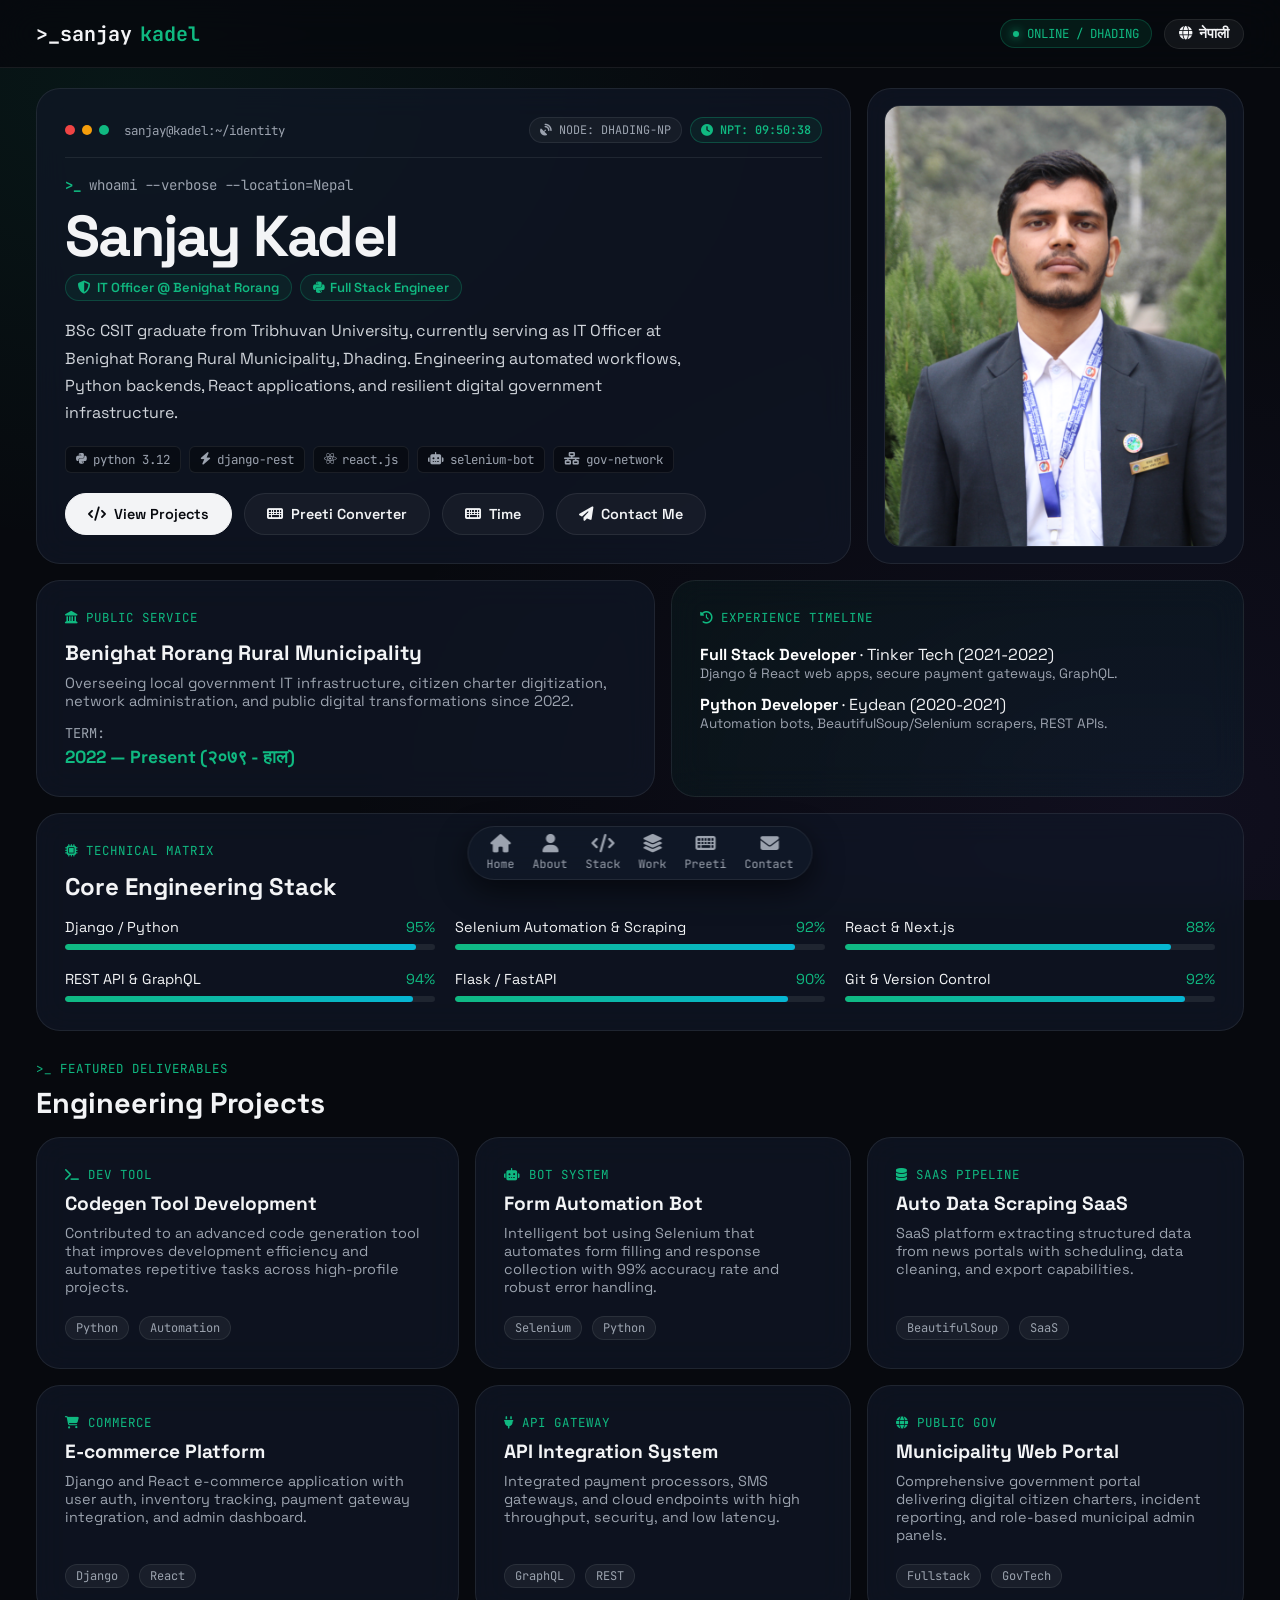
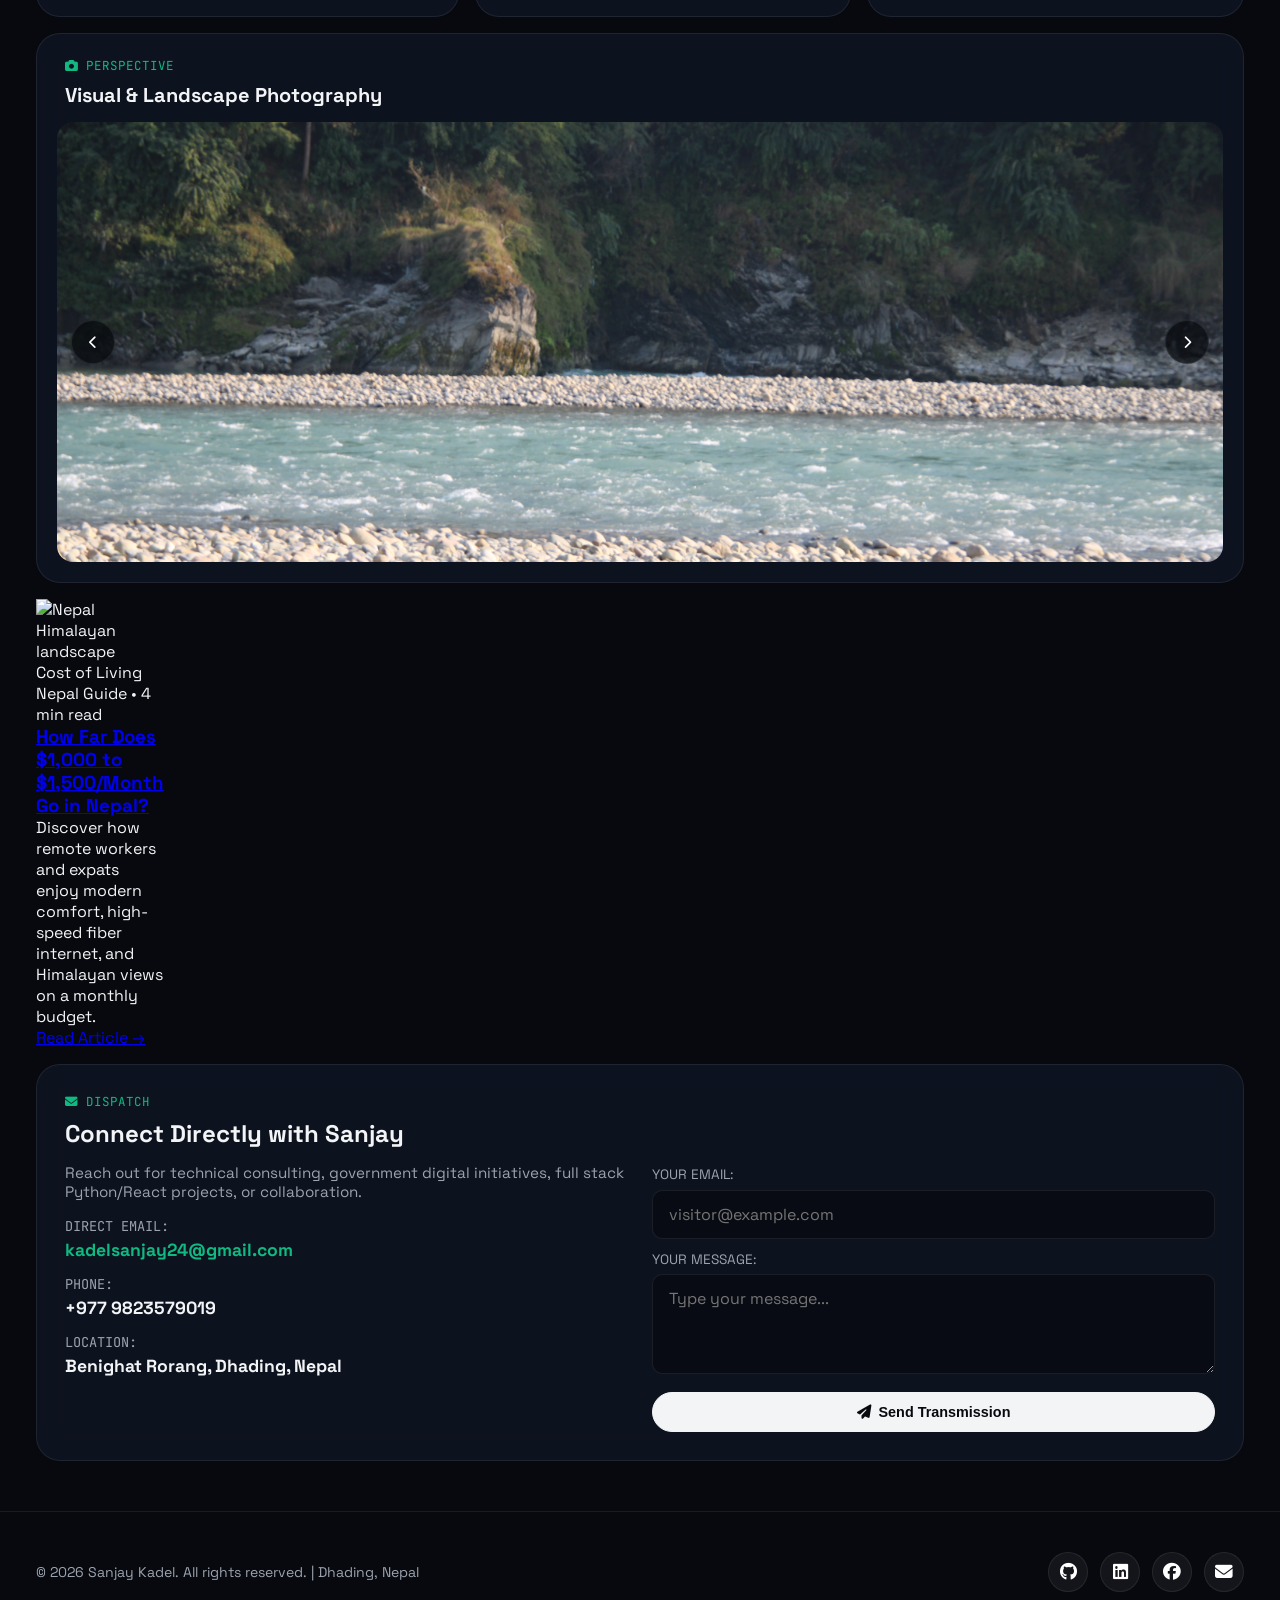
==== commit ec1a496b: "Update index.html" ====
--- a/index.html
+++ b/index.html
@@ -1203,6 +1203,36 @@
                 </div>
             </div>
 
+            <div class="blog-card">
+  <div class="blog-card-image">
+    <img 
+      src="https://images.unsplash.com/photo-1544735716-392fe2489ffa?auto=format&fit=crop&w=600&q=80" 
+      alt="Nepal Himalayan landscape" 
+      loading="lazy"
+    >
+    <span class="blog-tag">Cost of Living</span>
+  </div>
+
+  <div class="blog-card-content">
+    <div class="blog-meta">
+      <span>Nepal Guide</span> &bull; <span>4 min read</span>
+    </div>
+
+    <h3 class="blog-title">
+      <a href="nepal-cost-of-living.html">How Far Does $1,000 to $1,500/Month Go in Nepal?</a>
+    </h3>
+
+    <p class="blog-excerpt">
+      Discover how remote workers and expats enjoy modern comfort, high-speed fiber internet, and Himalayan views on a monthly budget.
+    </p>
+
+    <div class="blog-footer">
+      <a href="nepal-cost-of-living.html" class="read-more-btn">
+        Read Article &rarr;
+      </a>
+    </div>
+  </div>
+</div>
             <!-- Direct Contact Cell -->
             <section class="bento-card tile-contact" id="contact">
                 <span class="bento-tag"><i class="fas fa-envelope"></i> dispatch</span>
@@ -1348,4 +1378,4 @@
         }
     </script>
 </body>
-</html>+</html>
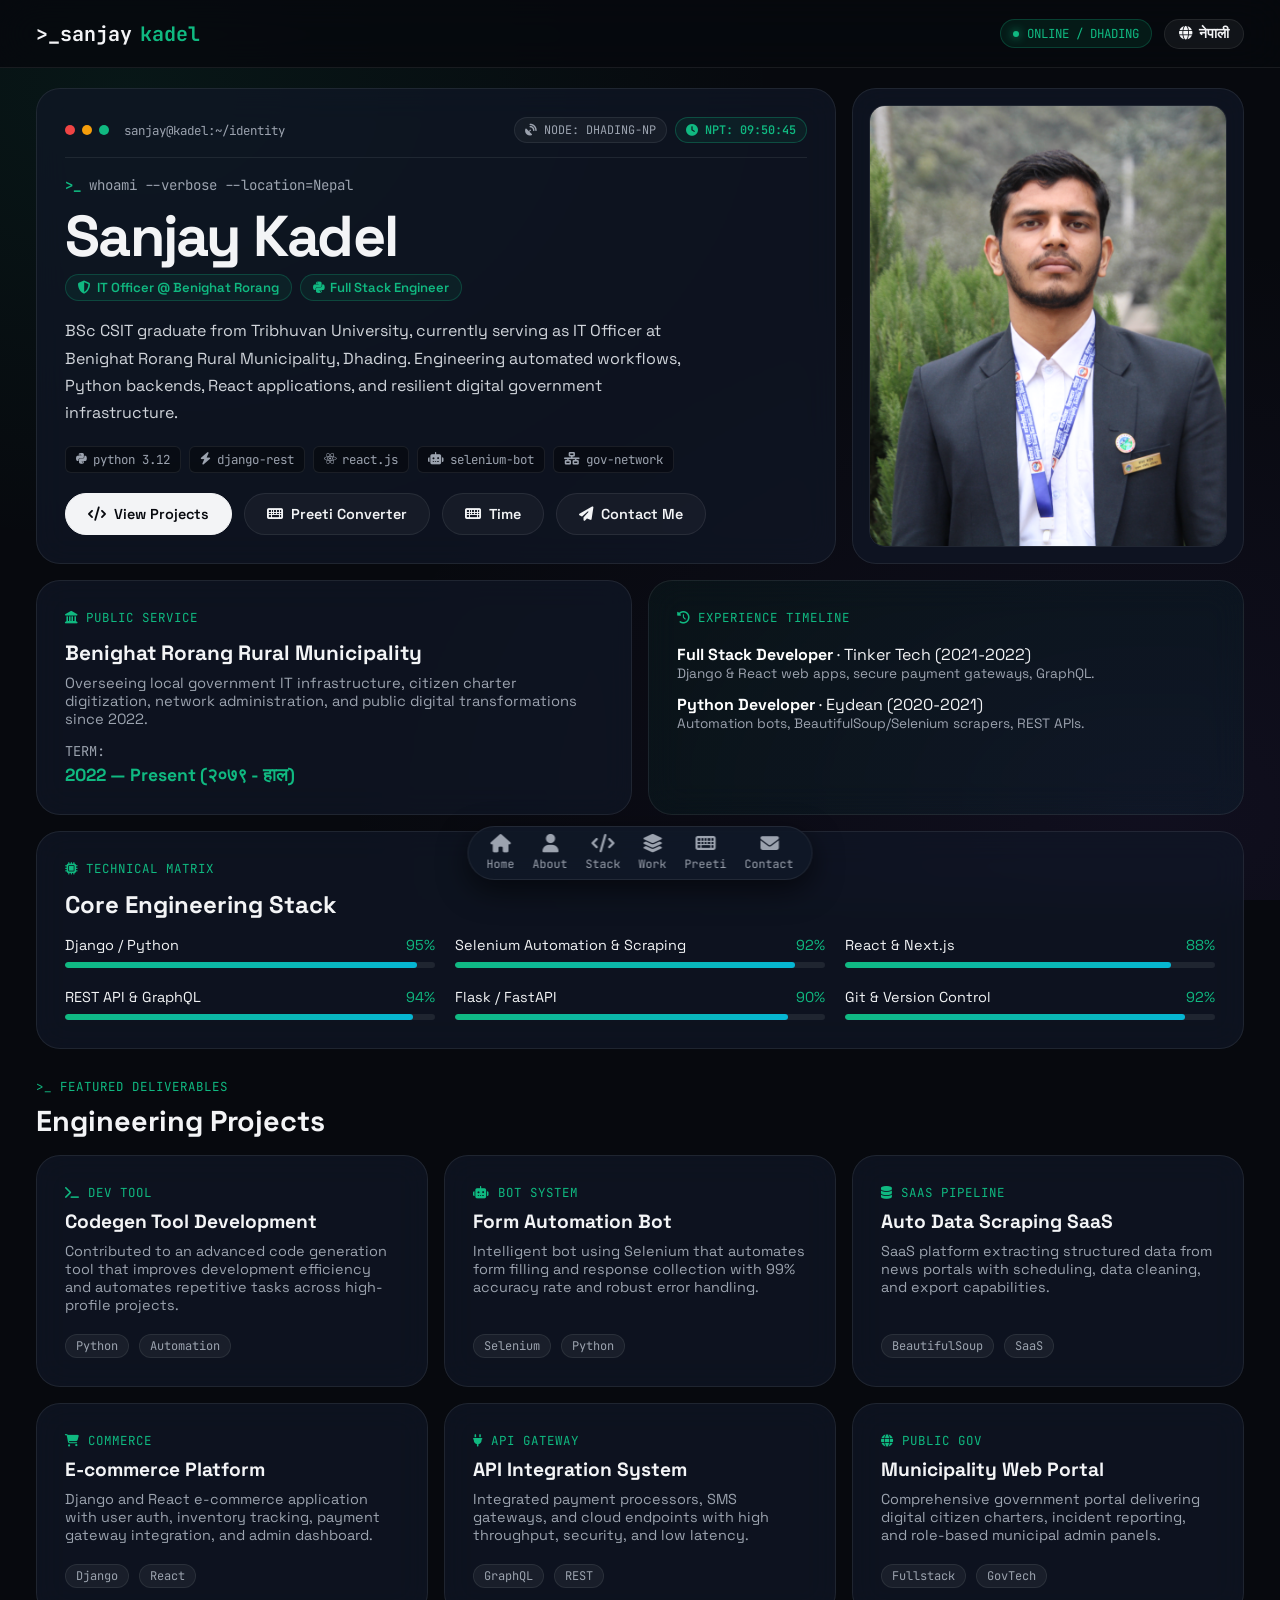
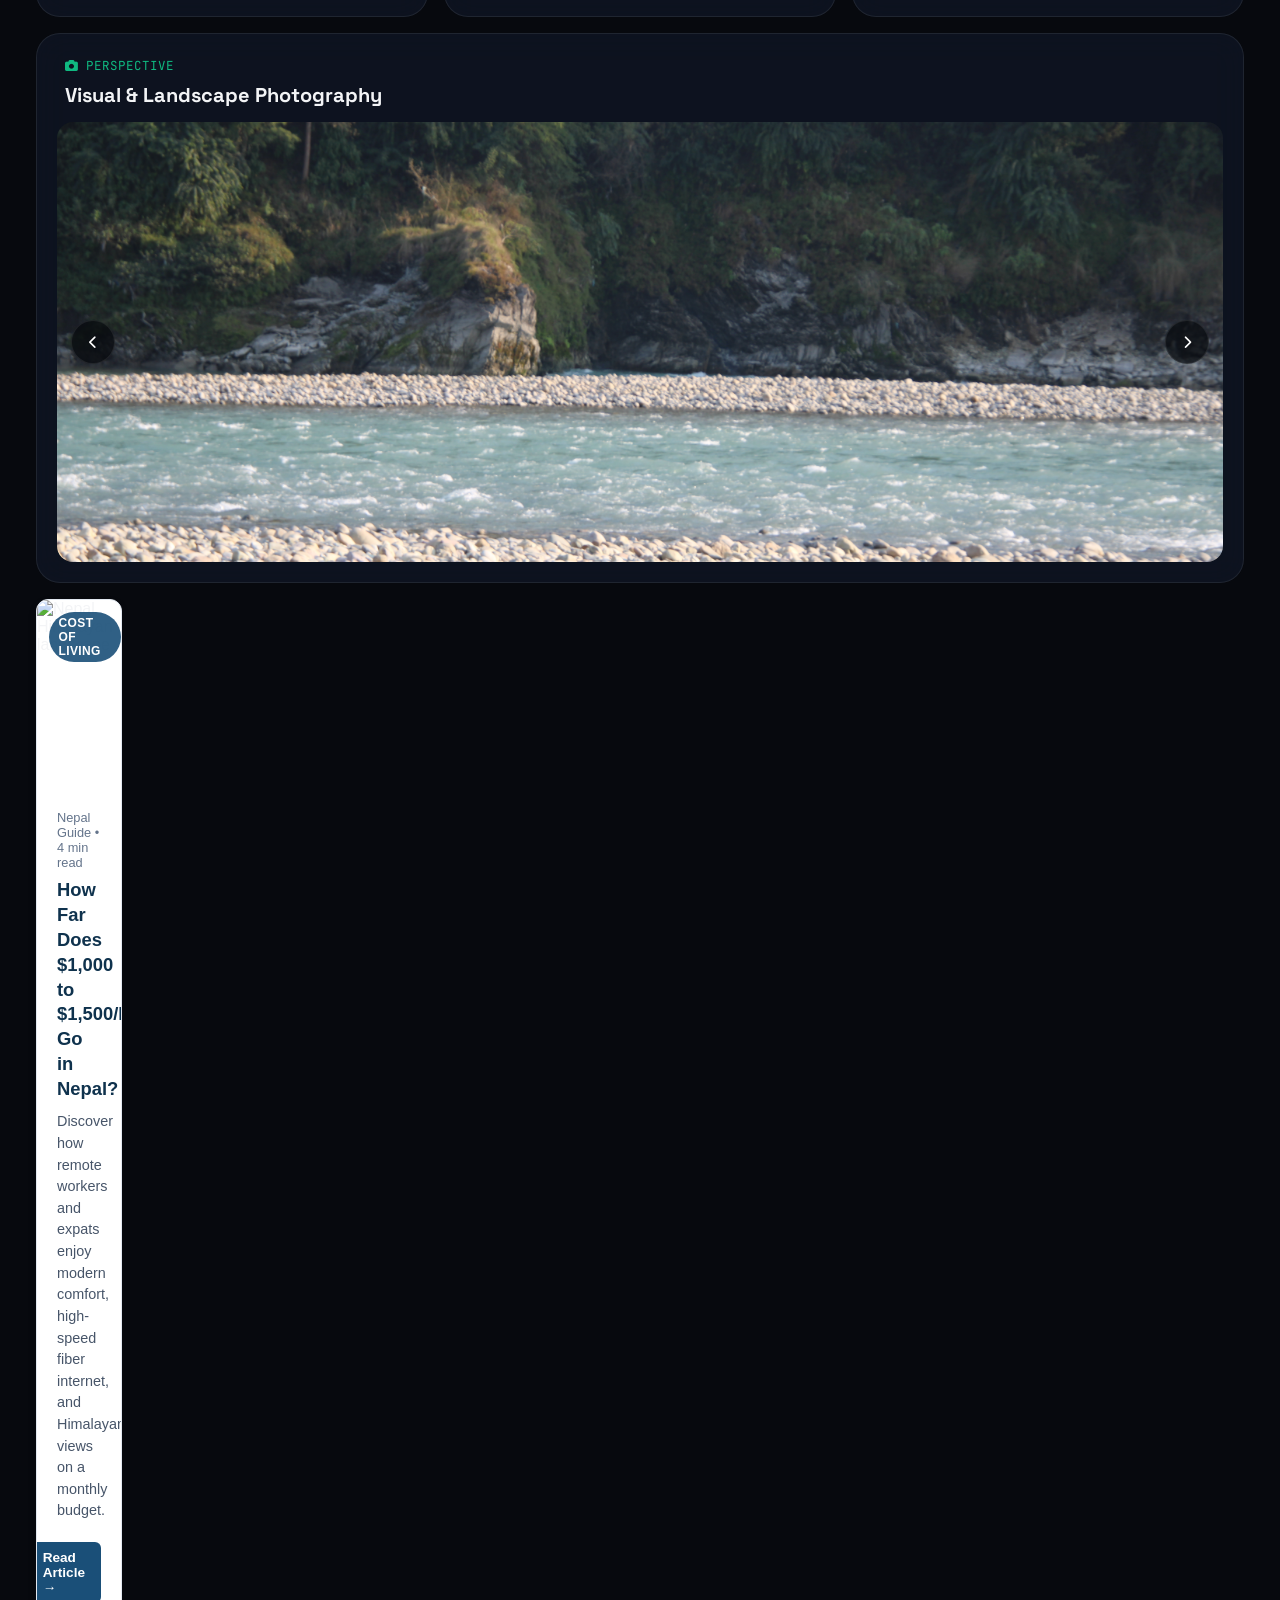
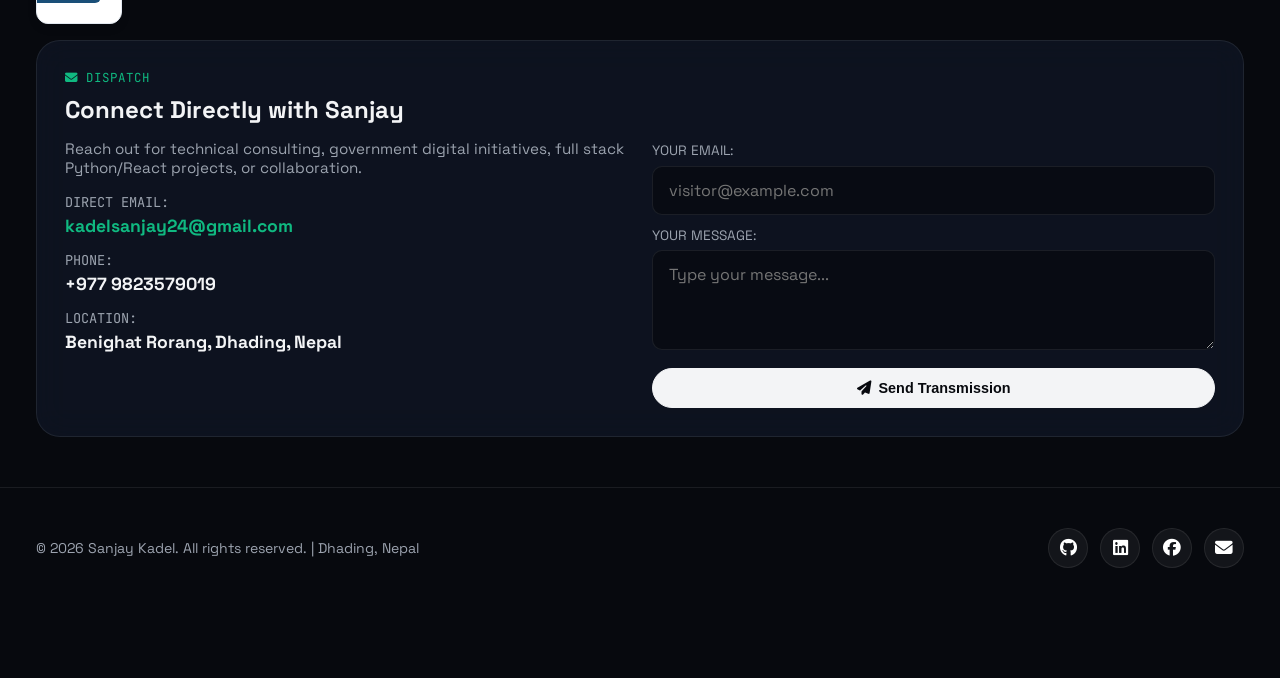
==== commit 8512b814: "Update index.html" ====
--- a/index.html
+++ b/index.html
@@ -838,6 +838,103 @@
         body.gangster-mode .dock-link.active {
             color: var(--gangster-gold);
         }
+        .blog-card {
+    max-width: 360px;
+    background: #ffffff;
+    border-radius: 12px;
+    border: 1px solid #e2e8f0;
+    box-shadow: 0 4px 12px rgba(0, 0, 0, 0.05);
+    overflow: hidden;
+    font-family: -apple-system, BlinkMacSystemFont, "Segoe UI", Roboto, sans-serif;
+    transition: transform 0.2s ease, box-shadow 0.2s ease;
+  }
+
+  .blog-card:hover {
+    transform: translateY(-4px);
+    box-shadow: 0 10px 20px rgba(0, 0, 0, 0.08);
+  }
+
+  .blog-card-image {
+    position: relative;
+    width: 100%;
+    height: 190px;
+    overflow: hidden;
+  }
+
+  .blog-card-image img {
+    width: 100%;
+    height: 100%;
+    object-fit: cover;
+    display: block;
+  }
+
+  .blog-tag {
+    position: absolute;
+    top: 12px;
+    left: 12px;
+    background: rgba(26, 79, 120, 0.9);
+    color: #ffffff;
+    font-size: 0.75rem;
+    font-weight: 600;
+    padding: 0.25rem 0.6rem;
+    border-radius: 999px;
+    text-transform: uppercase;
+    letter-spacing: 0.03em;
+  }
+
+  .blog-card-content {
+    padding: 1.25rem;
+  }
+
+  .blog-meta {
+    font-size: 0.8rem;
+    color: #64748b;
+    margin-bottom: 0.5rem;
+  }
+
+  .blog-title {
+    font-size: 1.15rem;
+    line-height: 1.35;
+    margin: 0 0 0.6rem 0;
+  }
+
+  .blog-title a {
+    color: #0f324d;
+    text-decoration: none;
+    transition: color 0.2s;
+  }
+
+  .blog-title a:hover {
+    color: #e65100;
+  }
+
+  .blog-excerpt {
+    font-size: 0.9rem;
+    color: #475569;
+    line-height: 1.5;
+    margin-bottom: 1.25rem;
+  }
+
+  .blog-footer {
+    display: flex;
+    justify-content: flex-end;
+  }
+
+  .read-more-btn {
+    display: inline-block;
+    padding: 0.5rem 1rem;
+    background-color: #1a4f78;
+    color: #ffffff;
+    text-decoration: none;
+    font-size: 0.85rem;
+    font-weight: 600;
+    border-radius: 6px;
+    transition: background-color 0.2s ease;
+  }
+
+  .read-more-btn:hover {
+    background-color: #0f324d;
+  }
 
         /* Footer */
         footer {
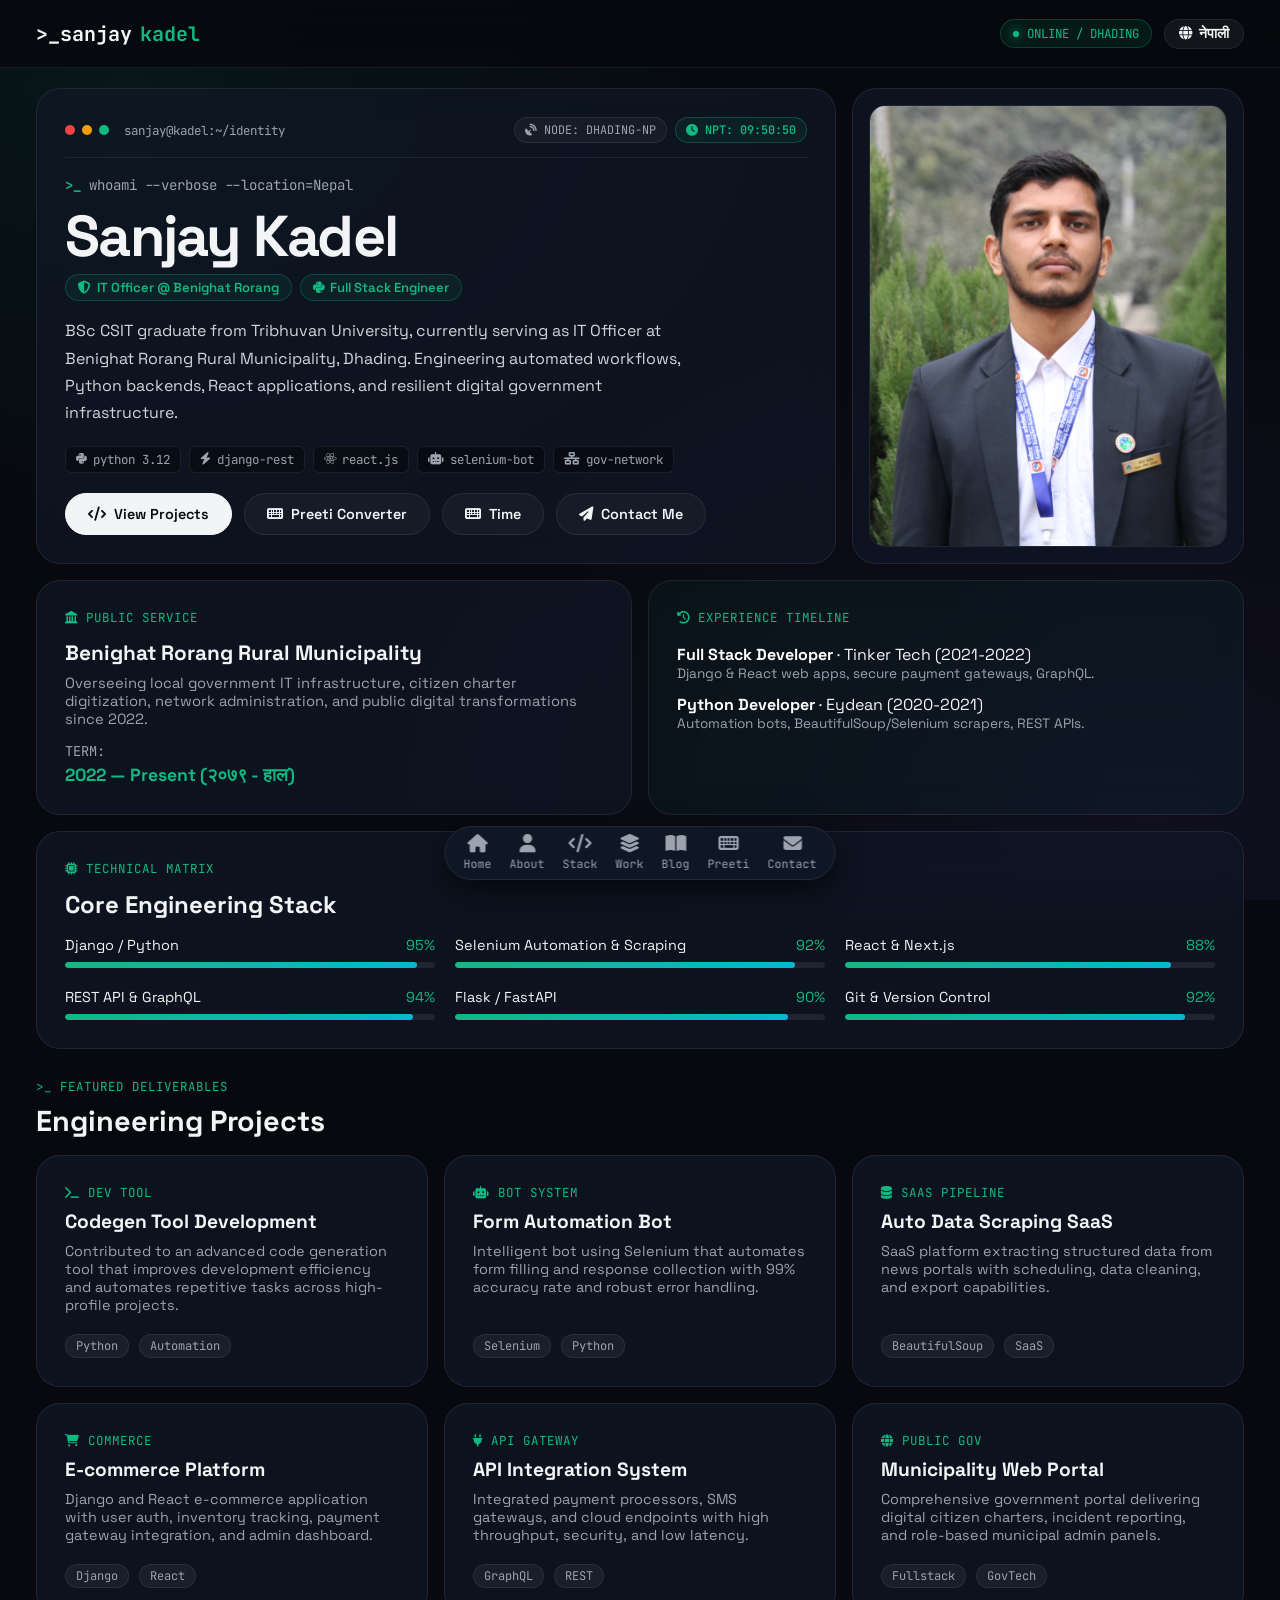
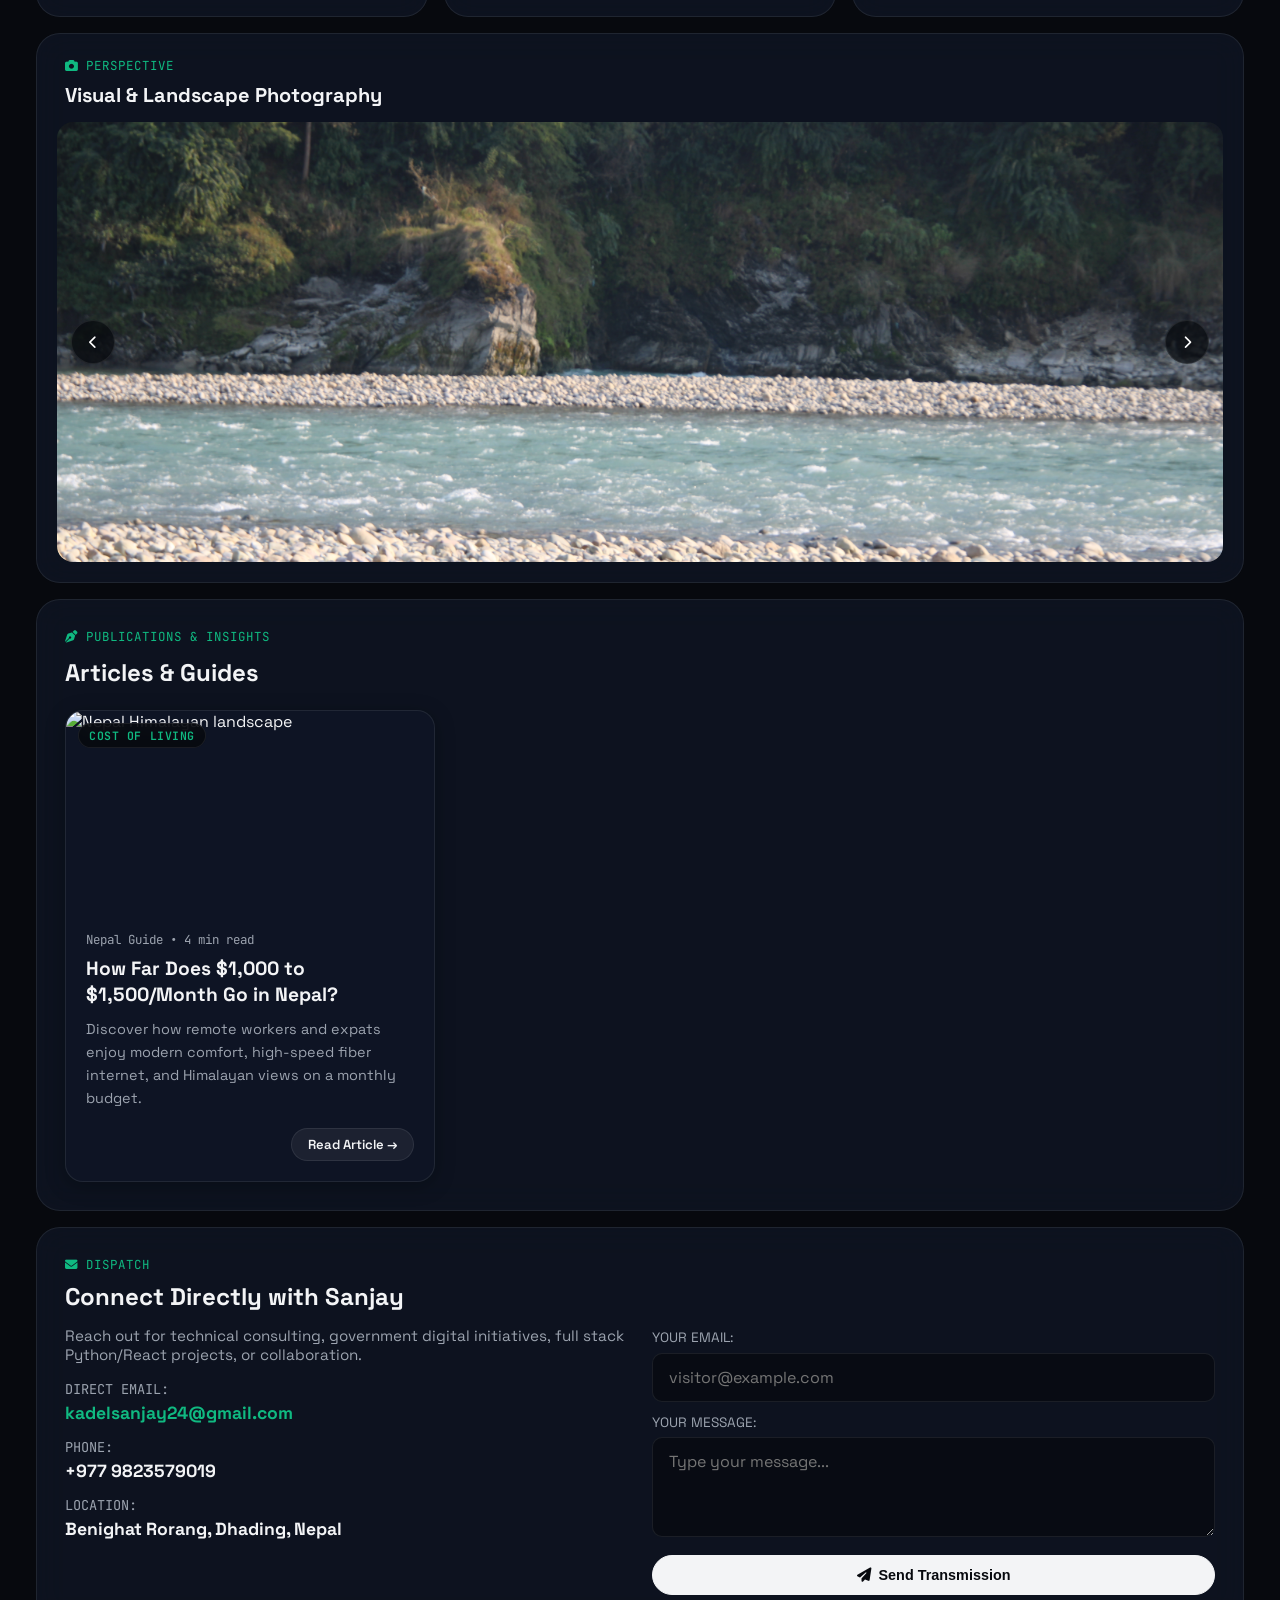
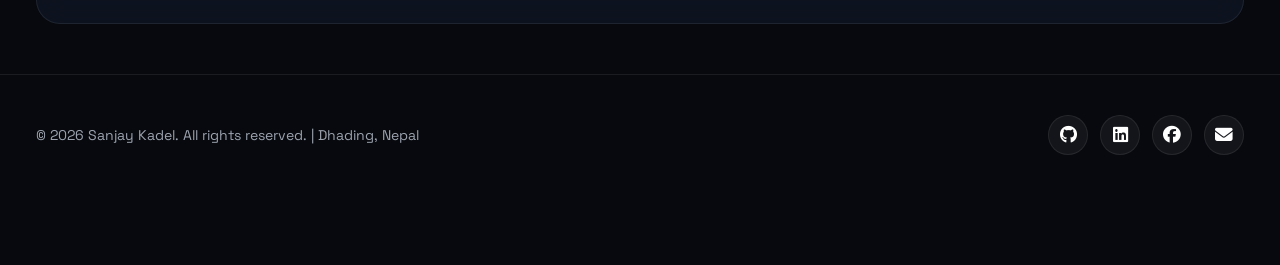
==== commit 9e659d21: "Update index.html" ====
--- a/index.html
+++ b/index.html
@@ -382,6 +382,7 @@
         .tile-skills { grid-column: span 12; }
         .tile-project { grid-column: span 4; }
         .tile-gallery { grid-column: span 12; padding: 20px; }
+        .tile-blogs { grid-column: span 12; }
         .tile-contact { grid-column: span 12; }
 
         /* Terminal HUD & Identity Upgrades */
@@ -757,6 +758,157 @@
 
         .slider-prev { left: 14px; }
         .slider-next { right: 14px; }
+
+        /* ----------------------------------------------------
+           Blogs Section & Card System (Self-Contained & Theme-Aware)
+           ---------------------------------------------------- */
+        .blog-grid {
+            display: grid;
+            grid-template-columns: repeat(auto-fill, minmax(320px, 1fr));
+            gap: 20px;
+            margin-top: 14px;
+        }
+
+        .blog-card {
+            background: var(--bg-card);
+            border: 1px solid var(--border);
+            border-radius: calc(var(--radius-bento) - 6px);
+            box-shadow: 0 4px 20px rgba(0, 0, 0, 0.25);
+            overflow: hidden;
+            display: flex;
+            flex-direction: column;
+            transition: var(--transition);
+        }
+
+        .blog-card:hover {
+            transform: translateY(-4px);
+            border-color: var(--border-highlight);
+            box-shadow: 0 12px 28px -8px var(--accent-glow);
+        }
+
+        .blog-card-image {
+            position: relative;
+            width: 100%;
+            height: 200px;
+            overflow: hidden;
+        }
+
+        .blog-card-image img {
+            width: 100%;
+            height: 100%;
+            object-fit: cover;
+            display: block;
+            transition: transform 0.4s ease;
+        }
+
+        .blog-card:hover .blog-card-image img {
+            transform: scale(1.05);
+        }
+
+        .blog-tag {
+            position: absolute;
+            top: 12px;
+            left: 12px;
+            background: rgba(7, 9, 14, 0.85);
+            color: var(--accent);
+            border: 1px solid var(--border);
+            backdrop-filter: blur(8px);
+            font-size: 0.72rem;
+            font-family: var(--font-mono);
+            font-weight: 600;
+            padding: 4px 10px;
+            border-radius: var(--radius-pill);
+            text-transform: uppercase;
+            letter-spacing: 0.05em;
+        }
+
+        .blog-card-content {
+            padding: 20px;
+            display: flex;
+            flex-direction: column;
+            flex-grow: 1;
+        }
+
+        .blog-meta {
+            font-size: 0.78rem;
+            color: var(--text-muted);
+            font-family: var(--font-mono);
+            margin-bottom: 8px;
+        }
+
+        .blog-title {
+            font-size: 1.2rem;
+            line-height: 1.35;
+            margin: 0 0 10px 0;
+            font-weight: 700;
+        }
+
+        .blog-title a {
+            color: var(--text-main);
+            text-decoration: none;
+            transition: color 0.2s ease;
+        }
+
+        .blog-title a:hover {
+            color: var(--accent);
+        }
+
+        .blog-excerpt {
+            font-size: 0.9rem;
+            color: var(--text-muted);
+            line-height: 1.6;
+            margin-bottom: 18px;
+            flex-grow: 1;
+        }
+
+        .blog-footer {
+            display: flex;
+            justify-content: flex-end;
+            margin-top: auto;
+        }
+
+        .read-more-btn {
+            display: inline-flex;
+            align-items: center;
+            gap: 6px;
+            padding: 7px 16px;
+            background-color: rgba(255, 255, 255, 0.06);
+            border: 1px solid var(--border);
+            color: var(--text-main);
+            text-decoration: none;
+            font-size: 0.82rem;
+            font-weight: 600;
+            border-radius: var(--radius-pill);
+            transition: var(--transition);
+        }
+
+        .read-more-btn:hover {
+            background-color: var(--accent);
+            border-color: var(--accent);
+            color: #07090E;
+        }
+
+        /* Gangster Mode overrides for blogs */
+        body.gangster-mode .blog-card {
+            background: rgba(15, 15, 15, 0.85);
+            border-color: #222;
+        }
+        body.gangster-mode .blog-card:hover {
+            border-color: var(--gangster-red);
+            box-shadow: 0 0 25px rgba(239, 68, 68, 0.25);
+        }
+        body.gangster-mode .blog-tag {
+            color: var(--gangster-gold);
+            border-color: var(--gangster-red);
+        }
+        body.gangster-mode .blog-title a:hover {
+            color: var(--gangster-gold);
+        }
+        body.gangster-mode .read-more-btn:hover {
+            background-color: var(--gangster-red);
+            border-color: var(--gangster-red);
+            color: #ffffff;
+        }
 
         /* Contact Form inside Bento */
         .form-grid-inner {
@@ -838,103 +990,6 @@
         body.gangster-mode .dock-link.active {
             color: var(--gangster-gold);
         }
-        .blog-card {
-    max-width: 360px;
-    background: #ffffff;
-    border-radius: 12px;
-    border: 1px solid #e2e8f0;
-    box-shadow: 0 4px 12px rgba(0, 0, 0, 0.05);
-    overflow: hidden;
-    font-family: -apple-system, BlinkMacSystemFont, "Segoe UI", Roboto, sans-serif;
-    transition: transform 0.2s ease, box-shadow 0.2s ease;
-  }
-
-  .blog-card:hover {
-    transform: translateY(-4px);
-    box-shadow: 0 10px 20px rgba(0, 0, 0, 0.08);
-  }
-
-  .blog-card-image {
-    position: relative;
-    width: 100%;
-    height: 190px;
-    overflow: hidden;
-  }
-
-  .blog-card-image img {
-    width: 100%;
-    height: 100%;
-    object-fit: cover;
-    display: block;
-  }
-
-  .blog-tag {
-    position: absolute;
-    top: 12px;
-    left: 12px;
-    background: rgba(26, 79, 120, 0.9);
-    color: #ffffff;
-    font-size: 0.75rem;
-    font-weight: 600;
-    padding: 0.25rem 0.6rem;
-    border-radius: 999px;
-    text-transform: uppercase;
-    letter-spacing: 0.03em;
-  }
-
-  .blog-card-content {
-    padding: 1.25rem;
-  }
-
-  .blog-meta {
-    font-size: 0.8rem;
-    color: #64748b;
-    margin-bottom: 0.5rem;
-  }
-
-  .blog-title {
-    font-size: 1.15rem;
-    line-height: 1.35;
-    margin: 0 0 0.6rem 0;
-  }
-
-  .blog-title a {
-    color: #0f324d;
-    text-decoration: none;
-    transition: color 0.2s;
-  }
-
-  .blog-title a:hover {
-    color: #e65100;
-  }
-
-  .blog-excerpt {
-    font-size: 0.9rem;
-    color: #475569;
-    line-height: 1.5;
-    margin-bottom: 1.25rem;
-  }
-
-  .blog-footer {
-    display: flex;
-    justify-content: flex-end;
-  }
-
-  .read-more-btn {
-    display: inline-block;
-    padding: 0.5rem 1rem;
-    background-color: #1a4f78;
-    color: #ffffff;
-    text-decoration: none;
-    font-size: 0.85rem;
-    font-weight: 600;
-    border-radius: 6px;
-    transition: background-color 0.2s ease;
-  }
-
-  .read-more-btn:hover {
-    background-color: #0f324d;
-  }
 
         /* Footer */
         footer {
@@ -994,6 +1049,7 @@
             .gallery-box { height: 260px; }
             .top-nav { height: 60px; }
             .floating-dock { gap: 14px; padding: 6px 14px; width: 92%; max-width: 380px; justify-content: space-around; }
+            .blog-grid { grid-template-columns: 1fr; }
         }
 
         .nepali { display: none; }
@@ -1300,36 +1356,45 @@
                 </div>
             </div>
 
-            <div class="blog-card">
-  <div class="blog-card-image">
-    <img 
-      src="https://images.unsplash.com/photo-1544735716-392fe2489ffa?auto=format&fit=crop&w=600&q=80" 
-      alt="Nepal Himalayan landscape" 
-      loading="lazy"
-    >
-    <span class="blog-tag">Cost of Living</span>
-  </div>
-
-  <div class="blog-card-content">
-    <div class="blog-meta">
-      <span>Nepal Guide</span> &bull; <span>4 min read</span>
-    </div>
-
-    <h3 class="blog-title">
-      <a href="nepal-cost-of-living.html">How Far Does $1,000 to $1,500/Month Go in Nepal?</a>
-    </h3>
-
-    <p class="blog-excerpt">
-      Discover how remote workers and expats enjoy modern comfort, high-speed fiber internet, and Himalayan views on a monthly budget.
-    </p>
-
-    <div class="blog-footer">
-      <a href="nepal-cost-of-living.html" class="read-more-btn">
-        Read Article &rarr;
-      </a>
-    </div>
-  </div>
-</div>
+            <!-- Publications & Articles Section (Add new blog cards inside .blog-grid) -->
+            <section class="bento-card tile-blogs" id="blogs">
+                <span class="bento-tag"><i class="fas fa-pen-nib"></i> publications &amp; insights</span>
+                <h2 class="english" style="font-size: 1.5rem; margin-top: 4px; margin-bottom: 8px;">Articles &amp; Guides</h2>
+                <h2 class="nepali nepali-text" style="font-size: 1.5rem; margin-top: 4px; margin-bottom: 8px;">लेख तथा जानकारी</h2>
+
+                <div class="blog-grid">
+                    <!-- Blog Card 1 -->
+                    <article class="blog-card">
+                        <div class="blog-card-image">
+                            <img 
+                                src="https://images.unsplash.com/photo-1544735716-392fe2489ffa?auto=format&fit=crop&w=600&q=80" 
+                                alt="Nepal Himalayan landscape" 
+                                loading="lazy"
+                            >
+                            <span class="blog-tag">Cost of Living</span>
+                        </div>
+                        <div class="blog-card-content">
+                            <div class="blog-meta">
+                                <span>Nepal Guide</span> &bull; <span>4 min read</span>
+                            </div>
+                            <h3 class="blog-title">
+                                <a href="nepal-cost-of-living.html">How Far Does $1,000 to $1,500/Month Go in Nepal?</a>
+                            </h3>
+                            <p class="blog-excerpt">
+                                Discover how remote workers and expats enjoy modern comfort, high-speed fiber internet, and Himalayan views on a monthly budget.
+                            </p>
+                            <div class="blog-footer">
+                                <a href="nepal-cost-of-living.html" class="read-more-btn">
+                                    Read Article &rarr;
+                                </a>
+                            </div>
+                        </div>
+                    </article>
+
+                    <!-- To add another blog in the future, paste a new <article class="blog-card">...</article> right here -->
+                </div>
+            </section>
+
             <!-- Direct Contact Cell -->
             <section class="bento-card tile-contact" id="contact">
                 <span class="bento-tag"><i class="fas fa-envelope"></i> dispatch</span>
@@ -1384,6 +1449,7 @@
         <a href="#about" class="dock-link"><i class="fas fa-user"></i><span>About</span></a>
         <a href="#skills" class="dock-link"><i class="fas fa-code"></i><span>Stack</span></a>
         <a href="#projects" class="dock-link"><i class="fas fa-layer-group"></i><span>Work</span></a>
+        <a href="#blogs" class="dock-link"><i class="fas fa-book-open"></i><span>Blog</span></a>
         <a href="/preeti-to-unicode/" class="dock-link"><i class="fas fa-keyboard"></i><span>Preeti</span></a>
         <a href="#contact" class="dock-link"><i class="fas fa-envelope"></i><span>Contact</span></a>
     </nav>
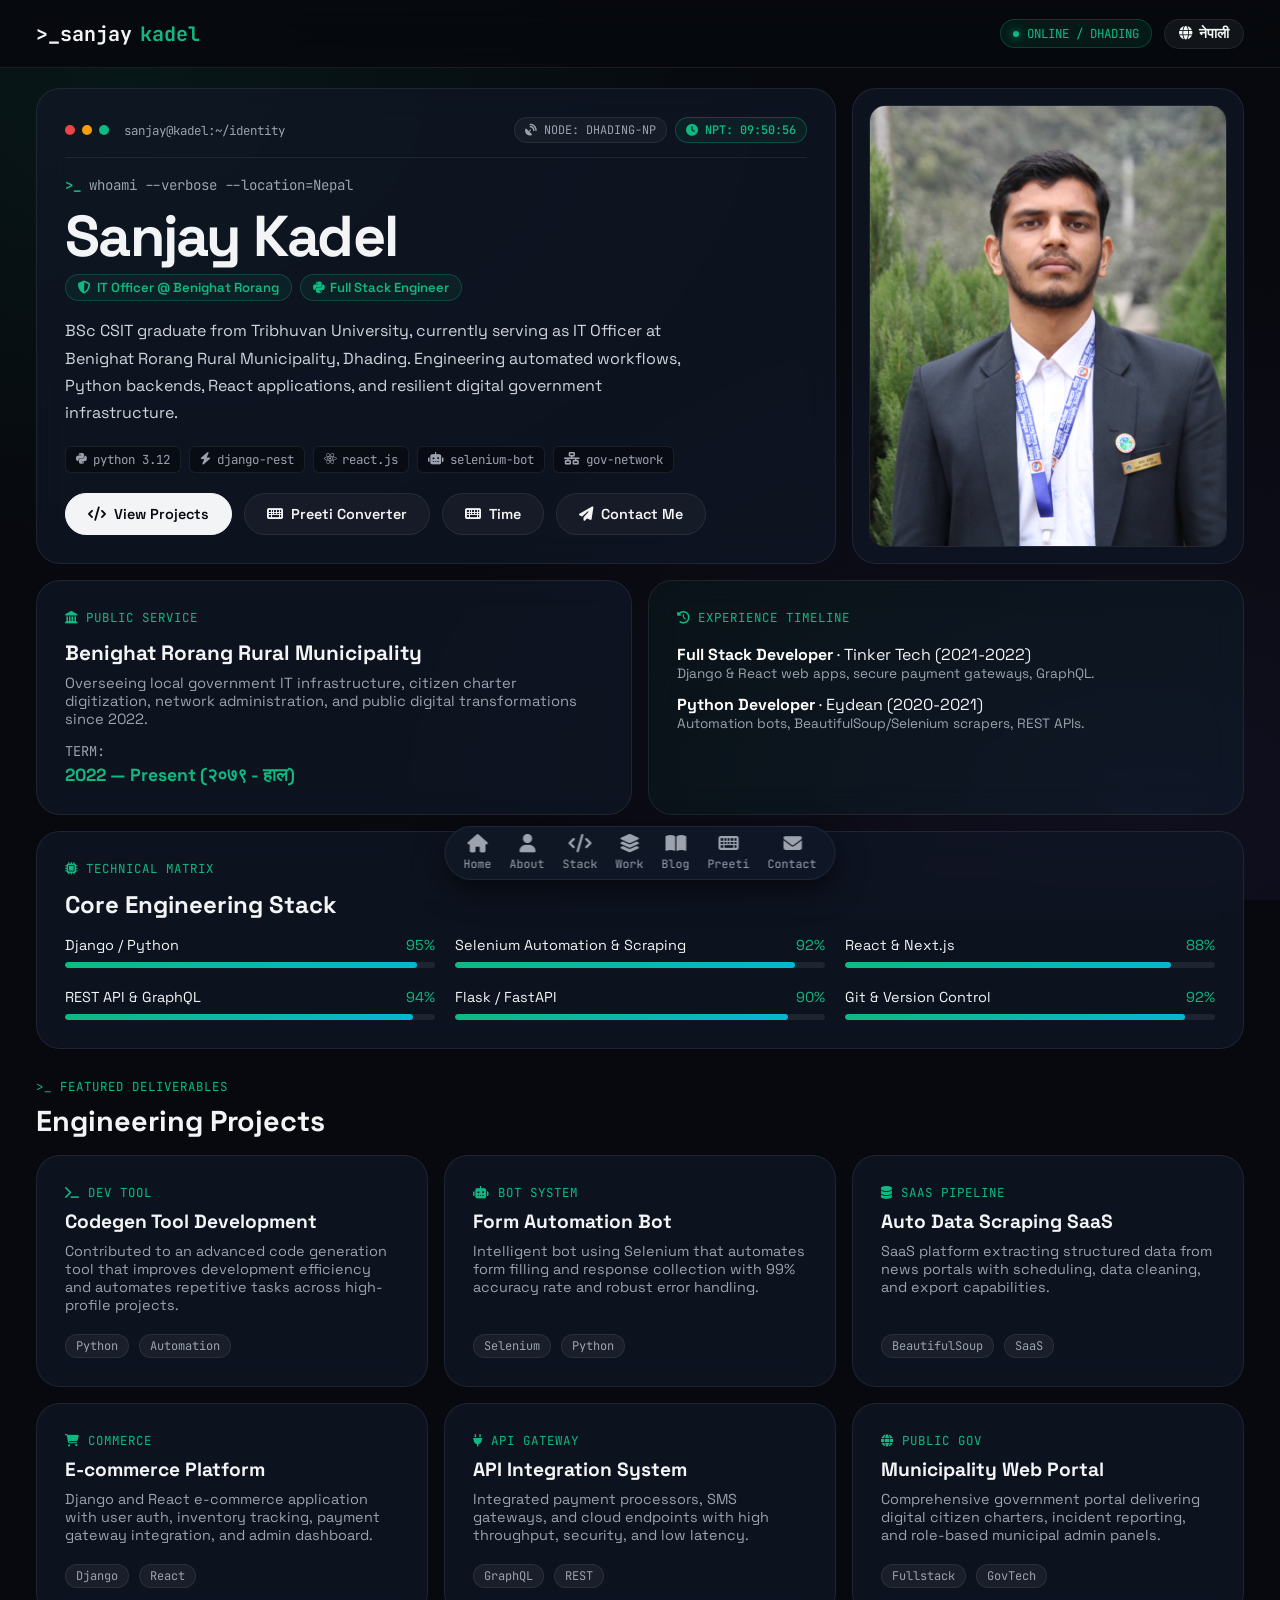
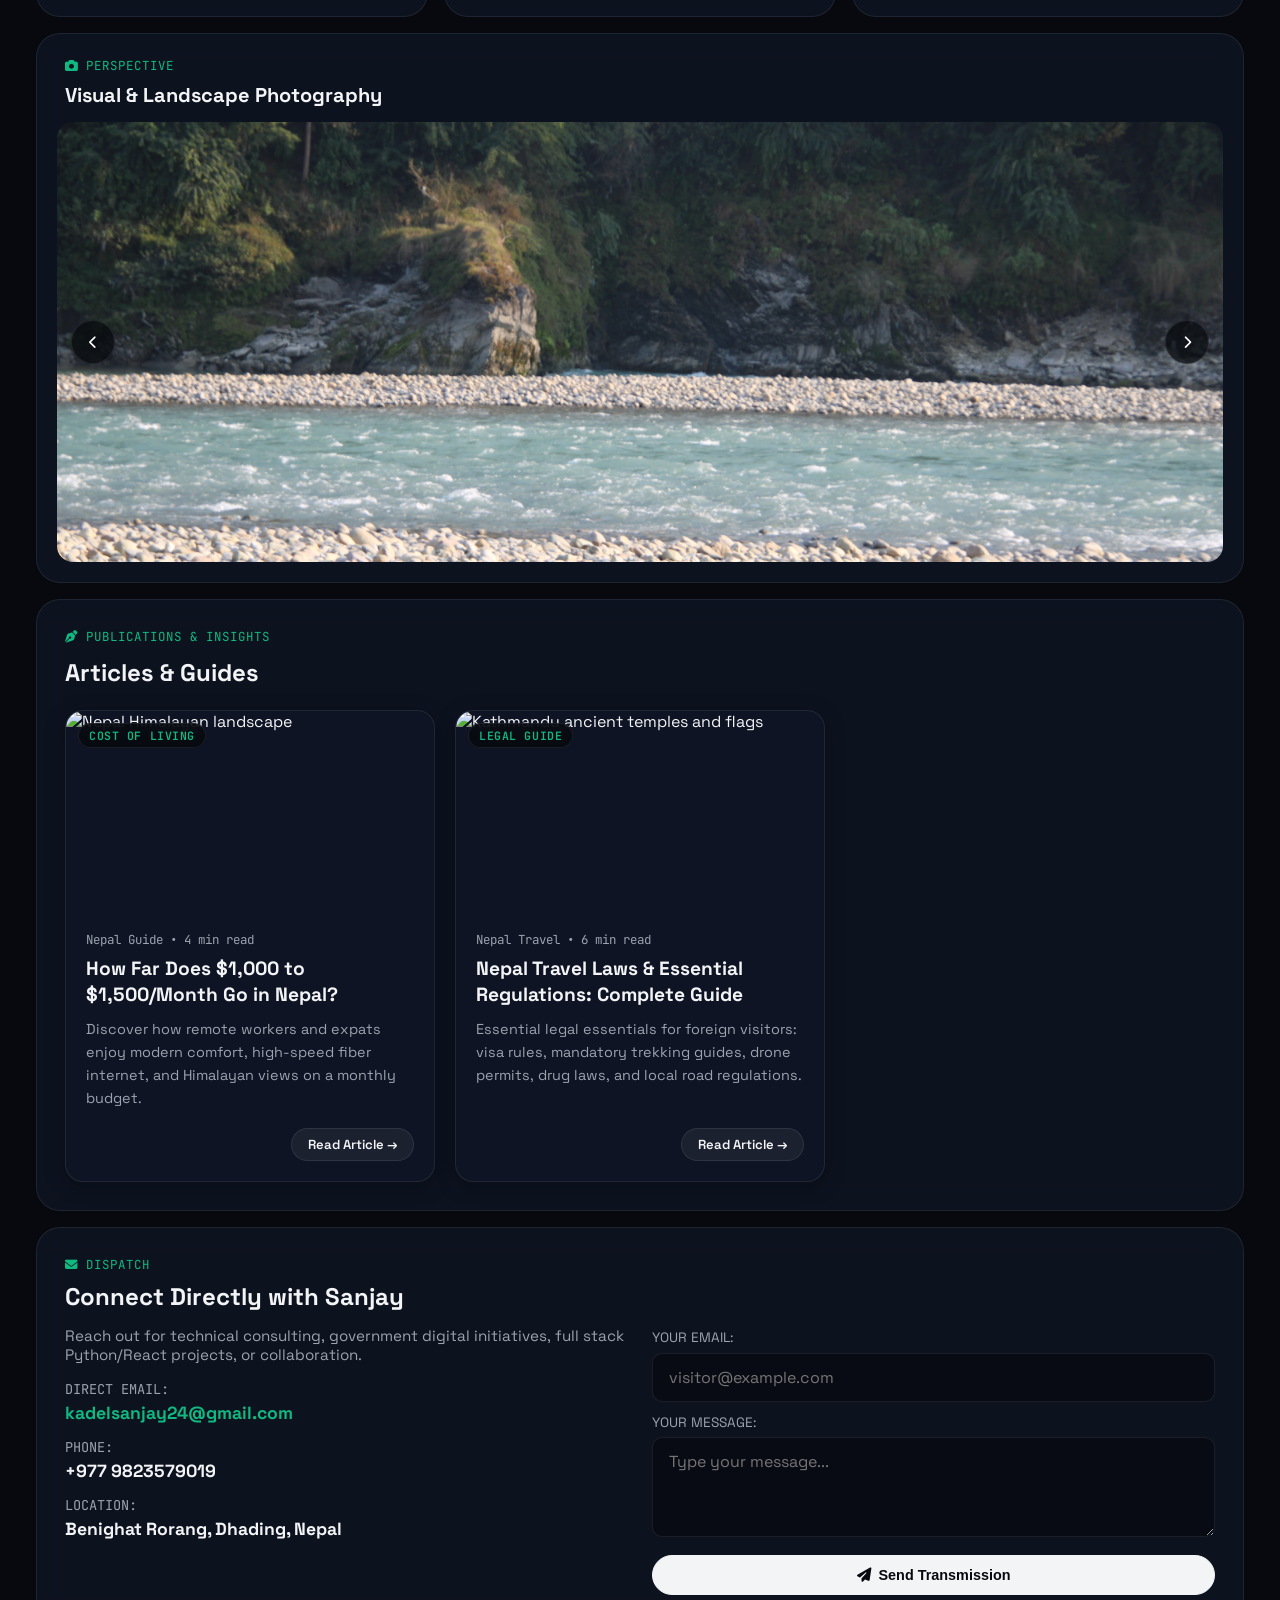
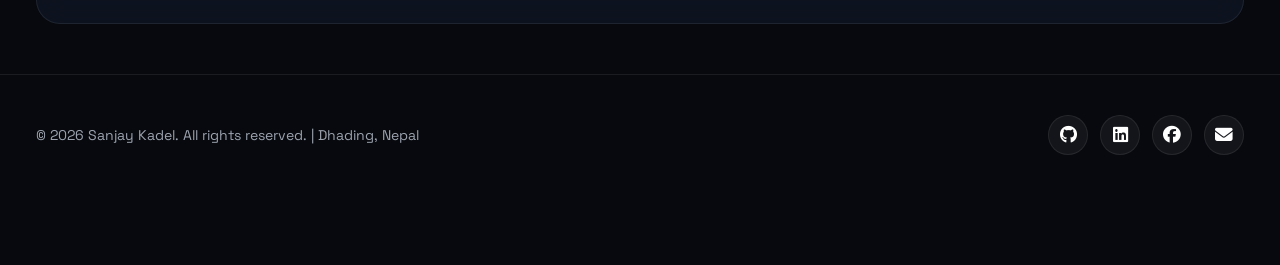
==== commit 330a646a: "Update index.html" ====
--- a/index.html
+++ b/index.html
@@ -1356,14 +1356,14 @@
                 </div>
             </div>
 
-            <!-- Publications & Articles Section (Add new blog cards inside .blog-grid) -->
+            <!-- Publications & Articles Section -->
             <section class="bento-card tile-blogs" id="blogs">
                 <span class="bento-tag"><i class="fas fa-pen-nib"></i> publications &amp; insights</span>
                 <h2 class="english" style="font-size: 1.5rem; margin-top: 4px; margin-bottom: 8px;">Articles &amp; Guides</h2>
                 <h2 class="nepali nepali-text" style="font-size: 1.5rem; margin-top: 4px; margin-bottom: 8px;">लेख तथा जानकारी</h2>
 
                 <div class="blog-grid">
-                    <!-- Blog Card 1 -->
+                    <!-- Blog Card 1: Cost of Living Guide -->
                     <article class="blog-card">
                         <div class="blog-card-image">
                             <img 
@@ -1378,19 +1378,56 @@
                                 <span>Nepal Guide</span> &bull; <span>4 min read</span>
                             </div>
                             <h3 class="blog-title">
-                                <a href="nepal-cost-of-living.html">How Far Does $1,000 to $1,500/Month Go in Nepal?</a>
+                                <a href="nepal-cost-of-living.html" class="english">How Far Does $1,000 to $1,500/Month Go in Nepal?</a>
+                                <a href="nepal-cost-of-living.html" class="nepali nepali-text">नेपालमा मासिक $१००० देखि $१५०० को खर्च कति प्रभावकारी हुन्छ?</a>
                             </h3>
-                            <p class="blog-excerpt">
+                            <p class="blog-excerpt english">
                                 Discover how remote workers and expats enjoy modern comfort, high-speed fiber internet, and Himalayan views on a monthly budget.
+                            </p>
+                            <p class="blog-excerpt nepali nepali-text">
+                                रिमोट कामदार तथा विदेशीहरूले मासिक बजेटमा आधुनिक सुविधा, उच्च गतिको इन्टरनेट र हिमालको दृश्यावलोकन कसरी लिन सक्छन् जान्नुहोस्।
                             </p>
                             <div class="blog-footer">
                                 <a href="nepal-cost-of-living.html" class="read-more-btn">
-                                    Read Article &rarr;
+                                    <span class="english">Read Article &rarr;</span>
+                                    <span class="nepali nepali-text">लेख पढ्नुहोस् &rarr;</span>
                                 </a>
                             </div>
                         </div>
                     </article>
 
+                    <!-- Blog Card 2: Essential Travel Laws Guide (Fixed) -->
+                    <article class="blog-card">
+                        <div class="blog-card-image">
+                            <img 
+                                src="https://images.unsplash.com/photo-1585409677983-0f6c41ca9c3b?auto=format&fit=crop&w=600&q=80" 
+                                alt="Kathmandu ancient temples and flags" 
+                                loading="lazy"
+                            >
+                            <span class="blog-tag">Legal Guide</span>
+                        </div>
+                        <div class="blog-card-content">
+                            <div class="blog-meta">
+                                <span>Nepal Travel &bull; 6 min read</span>
+                            </div>
+                            <h3 class="blog-title">
+                                <a href="nepal_travel_laws_complete_guide.html" class="english">Nepal Travel Laws &amp; Essential Regulations: Complete Guide</a>
+                                <a href="nepal_travel_laws_complete_guide.html" class="nepali nepali-text">नेपाल भ्रमण गर्दा थाहा पाउनैपर्ने कानुनी नियम तथा ट्राभल गाइड</a>
+                            </h3>
+                            <p class="blog-excerpt english">
+                                Essential legal essentials for foreign visitors: visa rules, mandatory trekking guides, drone permits, drug laws, and local road regulations.
+                            </p>
+                            <p class="blog-excerpt nepali nepali-text">
+                                विदेशी पर्यटकले जान्नैपर्ने नियमहरू: भिसा अवधि, ट्रेकिङ गाइड नियम, ड्रोन अनुमति, लागुऔषध कानुन, र स्थानीय ट्राफिक नियमहरू।
+                            </p>
+                            <div class="blog-footer">
+                                <a href="nepal_travel_laws_complete_guide.html" class="read-more-btn">
+                                    <span class="english">Read Article &rarr;</span>
+                                    <span class="nepali nepali-text">लेख पढ्नुहोस् &rarr;</span>
+                                </a>
+                            </div>
+                        </div>
+                    </article>
                     <!-- To add another blog in the future, paste a new <article class="blog-card">...</article> right here -->
                 </div>
             </section>
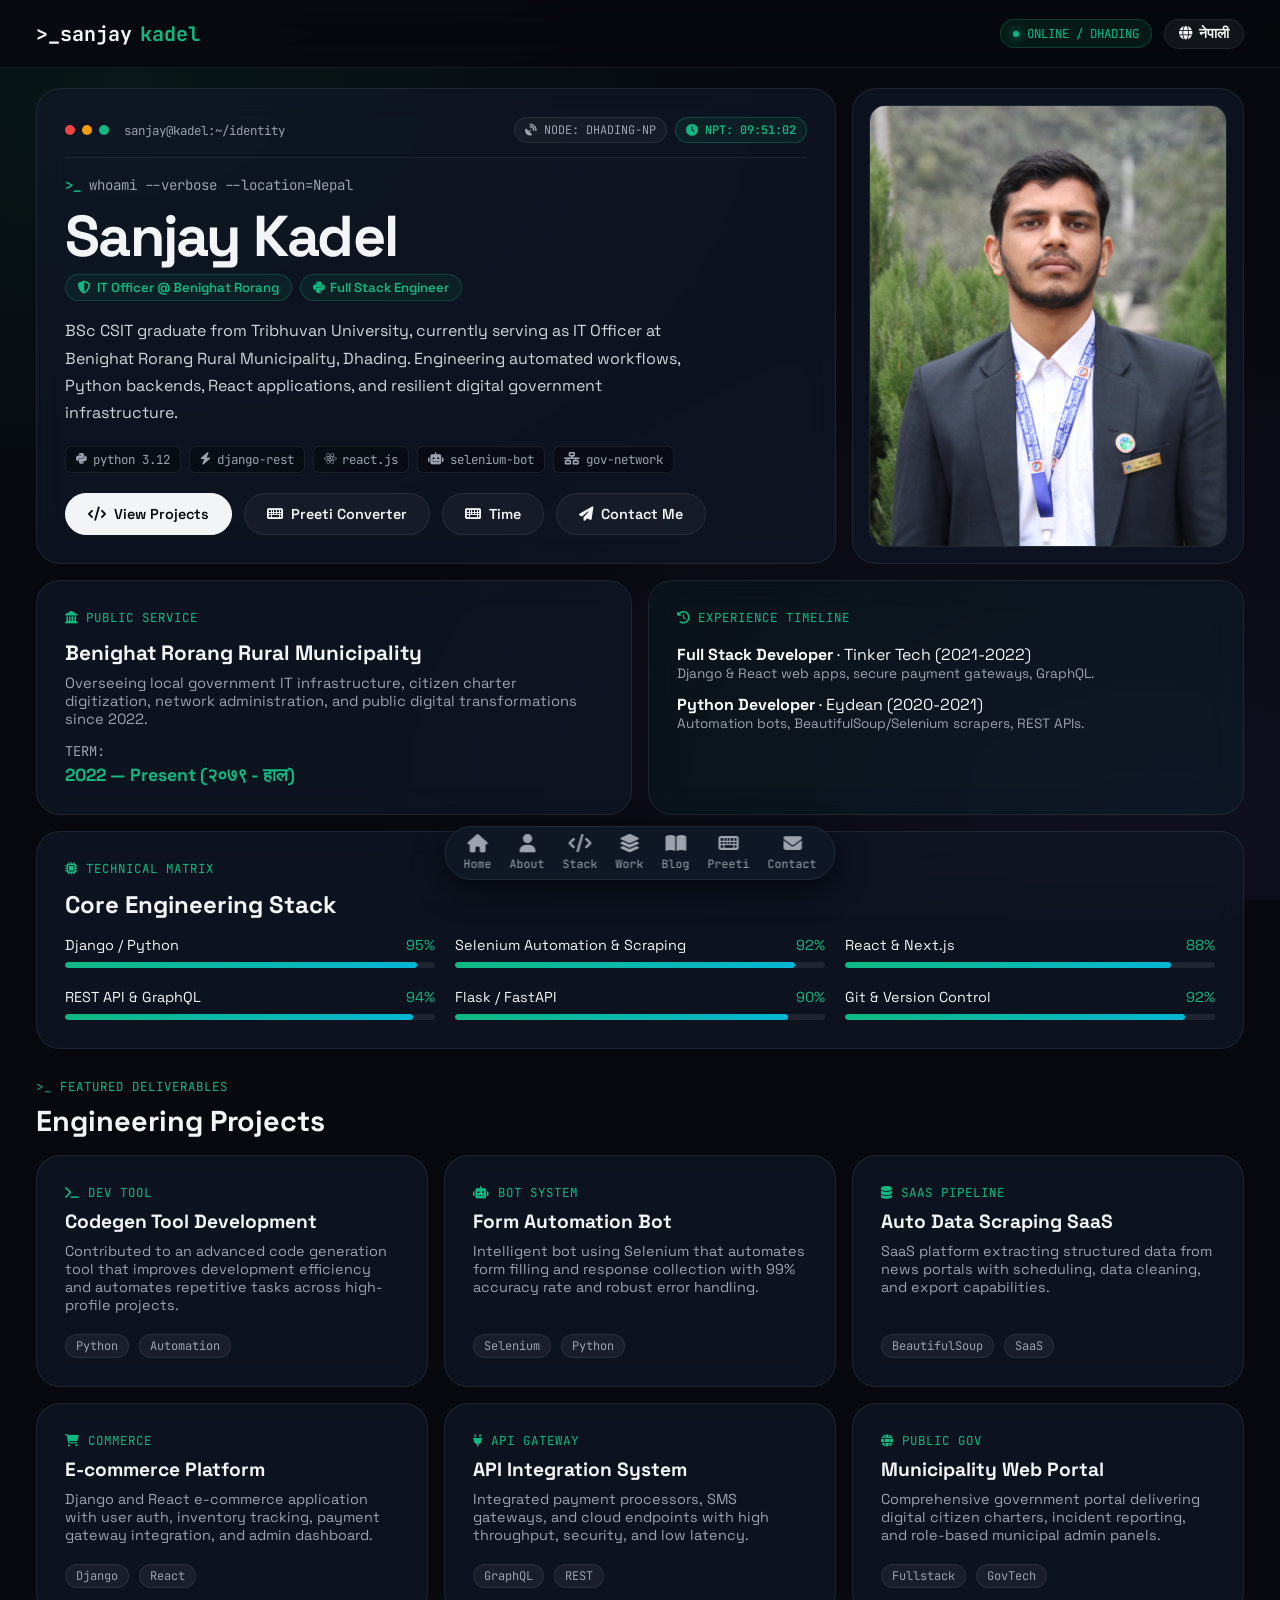
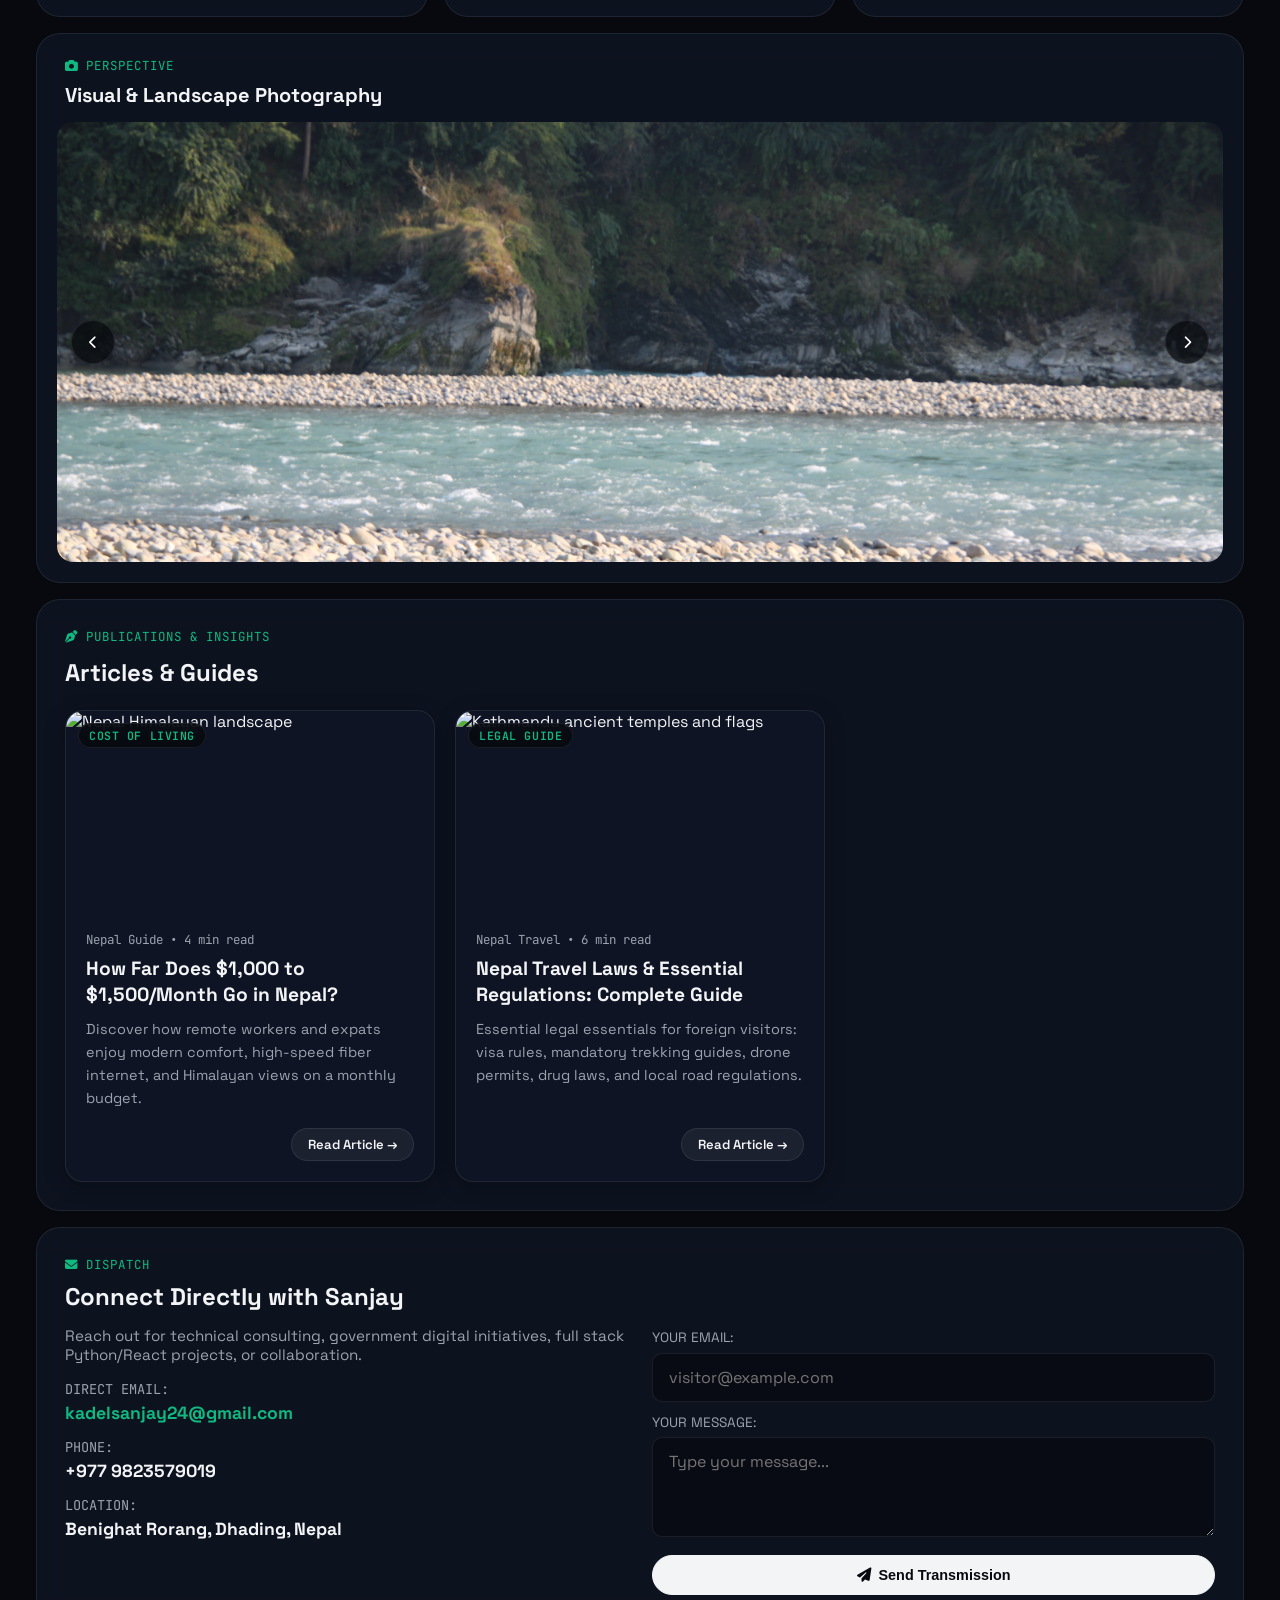
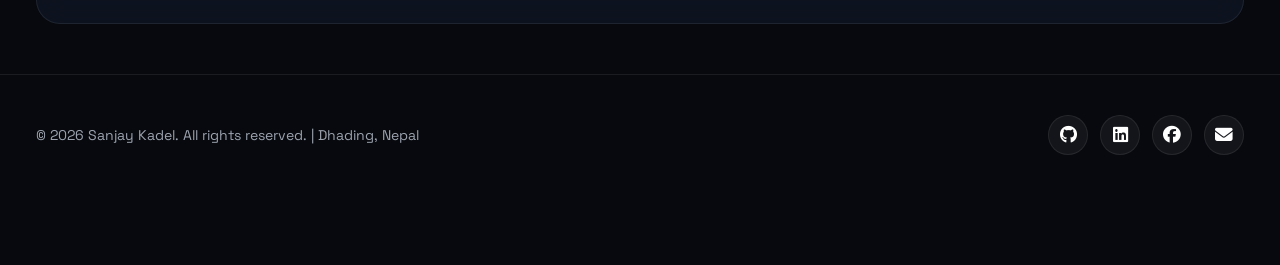
==== commit f68dc496: "Update index.html" ====
--- a/index.html
+++ b/index.html
@@ -1487,7 +1487,7 @@
         <a href="#skills" class="dock-link"><i class="fas fa-code"></i><span>Stack</span></a>
         <a href="#projects" class="dock-link"><i class="fas fa-layer-group"></i><span>Work</span></a>
         <a href="#blogs" class="dock-link"><i class="fas fa-book-open"></i><span>Blog</span></a>
-        <a href="/preeti-to-unicode/" class="dock-link"><i class="fas fa-keyboard"></i><span>Preeti</span></a>
+        <a href="preeti-to-unicode.html" class="dock-link"><i class="fas fa-keyboard"></i><span>Preeti</span></a>
         <a href="#contact" class="dock-link"><i class="fas fa-envelope"></i><span>Contact</span></a>
     </nav>
 
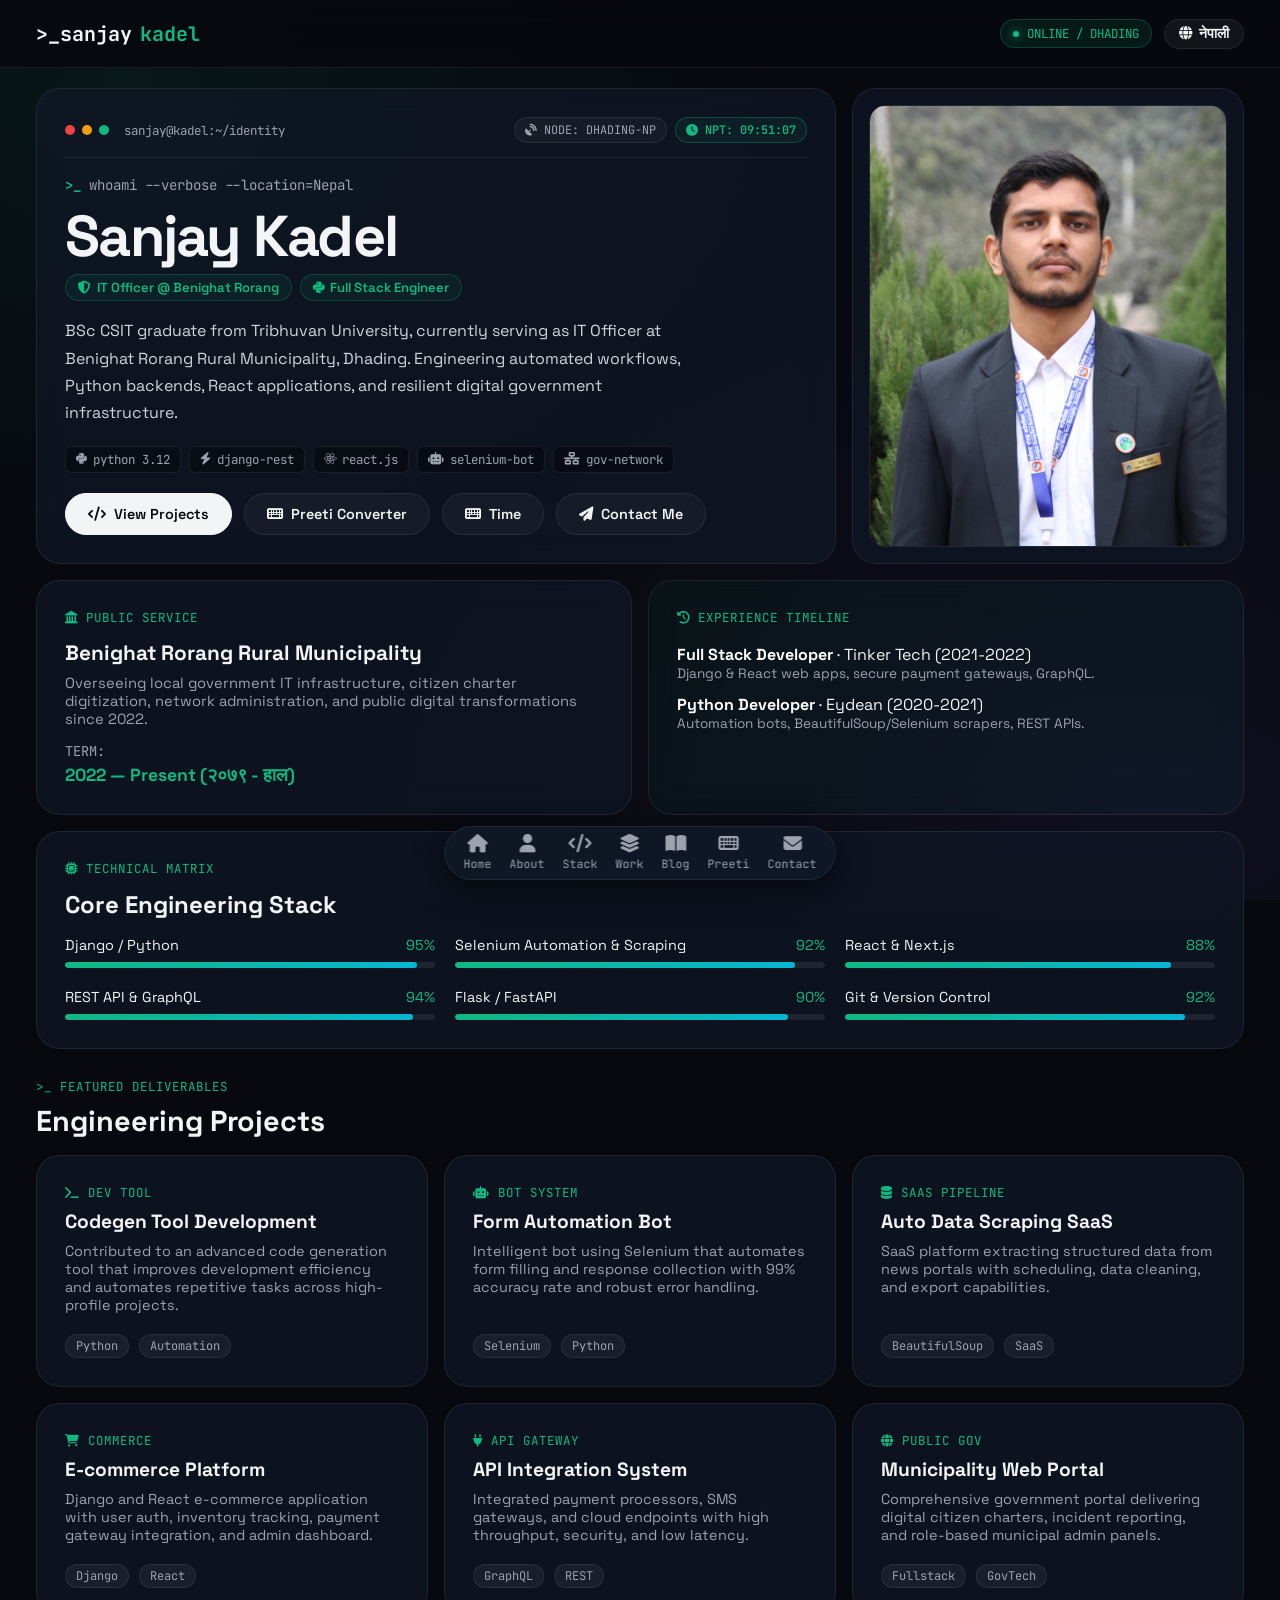
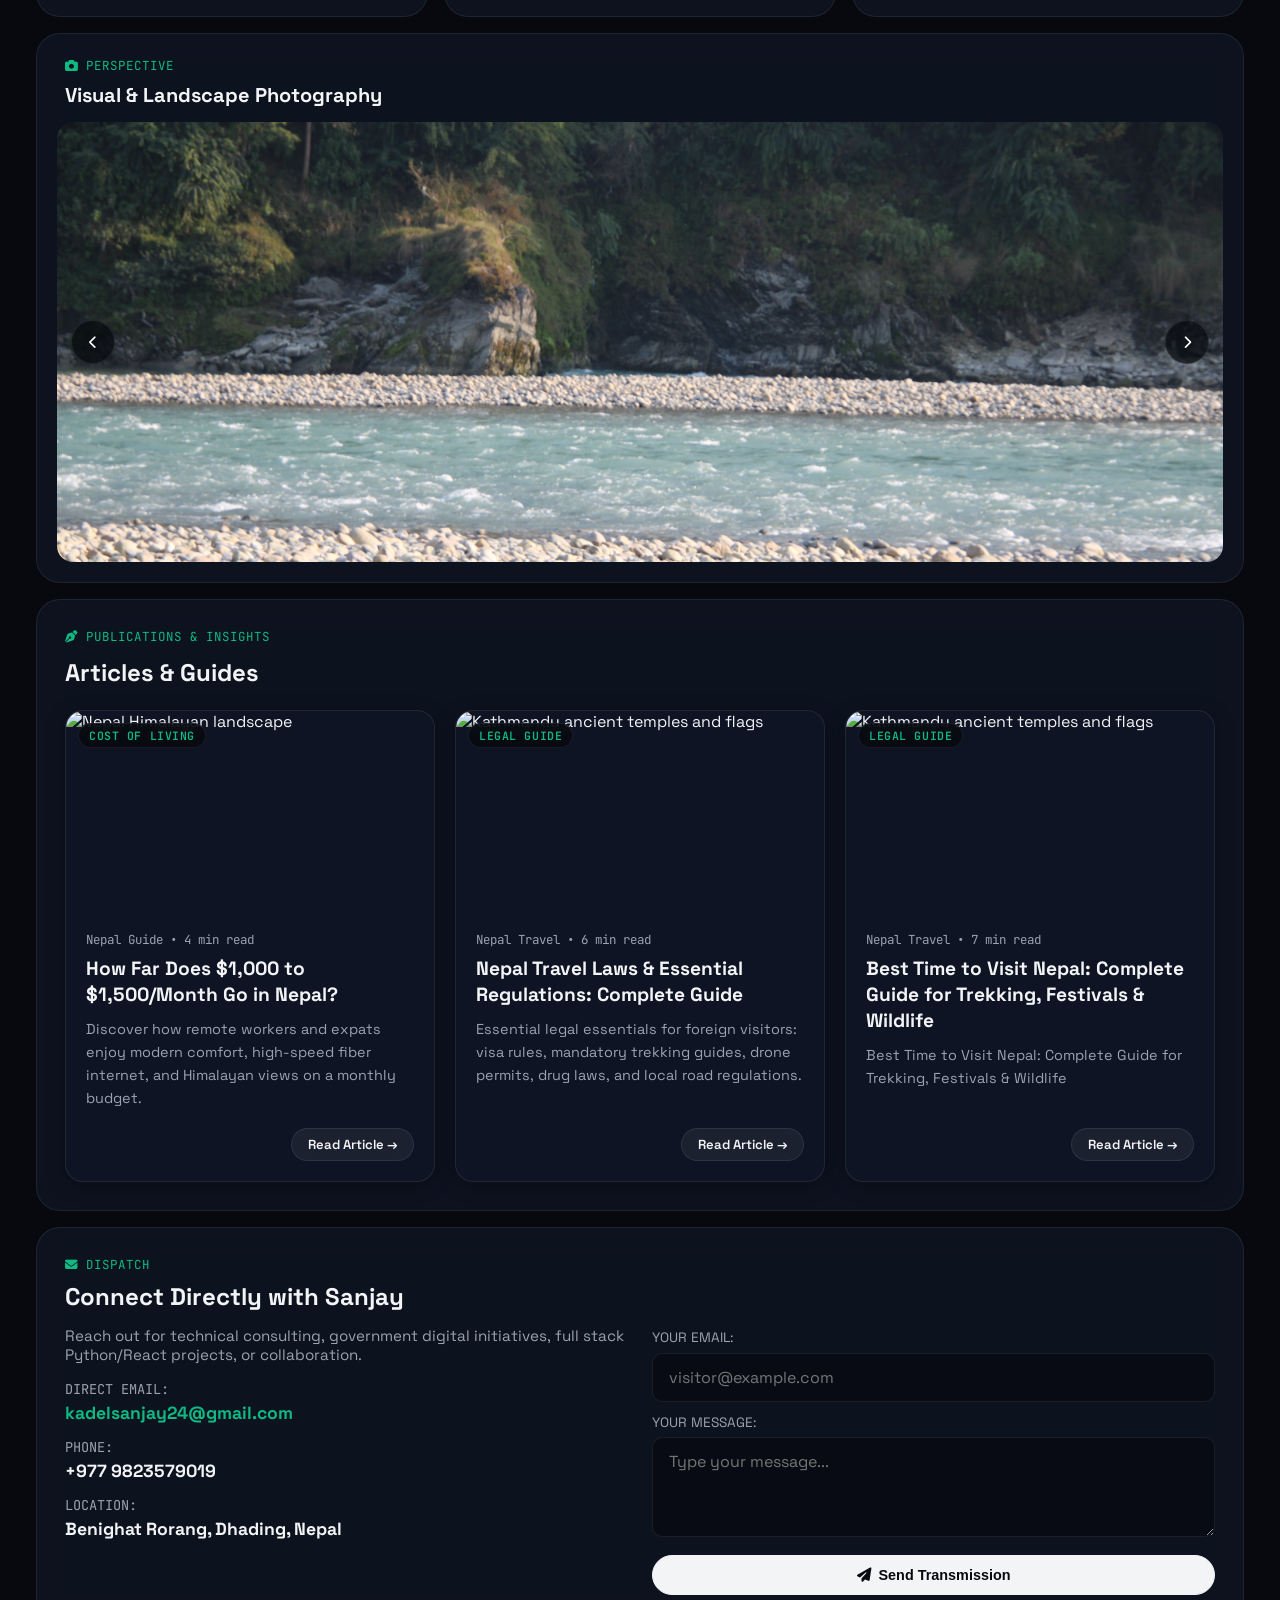
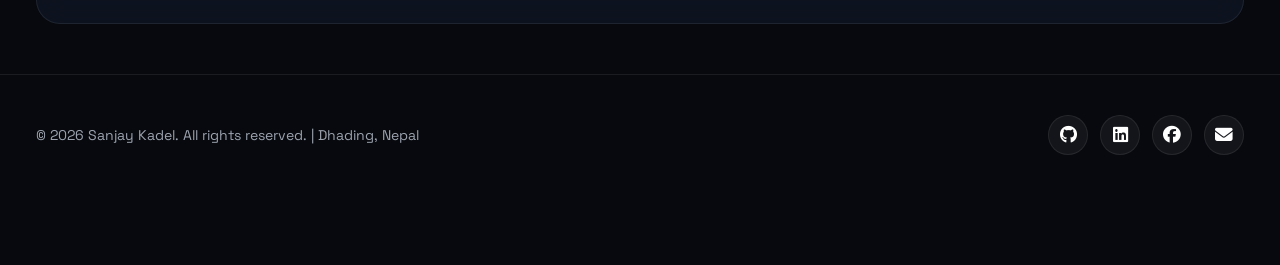
==== commit d346e021: "add blog" ====
--- a/index.html
+++ b/index.html
@@ -1429,6 +1429,34 @@
                         </div>
                     </article>
                     <!-- To add another blog in the future, paste a new <article class="blog-card">...</article> right here -->
+                <article class="blog-card">
+                        <div class="blog-card-image">
+                            <img 
+                                src="template.jpg" 
+                                alt="Kathmandu ancient temples and flags" 
+                                loading="lazy"
+                            >
+                            <span class="blog-tag">Legal Guide</span>
+                        </div>
+                        <div class="blog-card-content">
+                            <div class="blog-meta">
+                                <span>Nepal Travel &bull; 7 min read</span>
+                            </div>
+                            <h3 class="blog-title">
+                                <a href="VisitNepal.html" class="english">Best Time to Visit Nepal: Complete Guide for Trekking, Festivals & Wildlife</a>
+                            </h3>
+                            <p class="blog-excerpt english">
+                               Best Time to Visit Nepal: Complete Guide for Trekking, Festivals & Wildlife
+                            </p>
+                           
+                            <div class="blog-footer">
+                                <a href="VisitNepal.html" class="read-more-btn">
+                                    <span class="english">Read Article &rarr;</span>
+                                    <span class="nepali nepali-text">लेख पढ्नुहोस् &rarr;</span>
+                                </a>
+                            </div>
+                        </div>
+                    </article>
                 </div>
             </section>
 
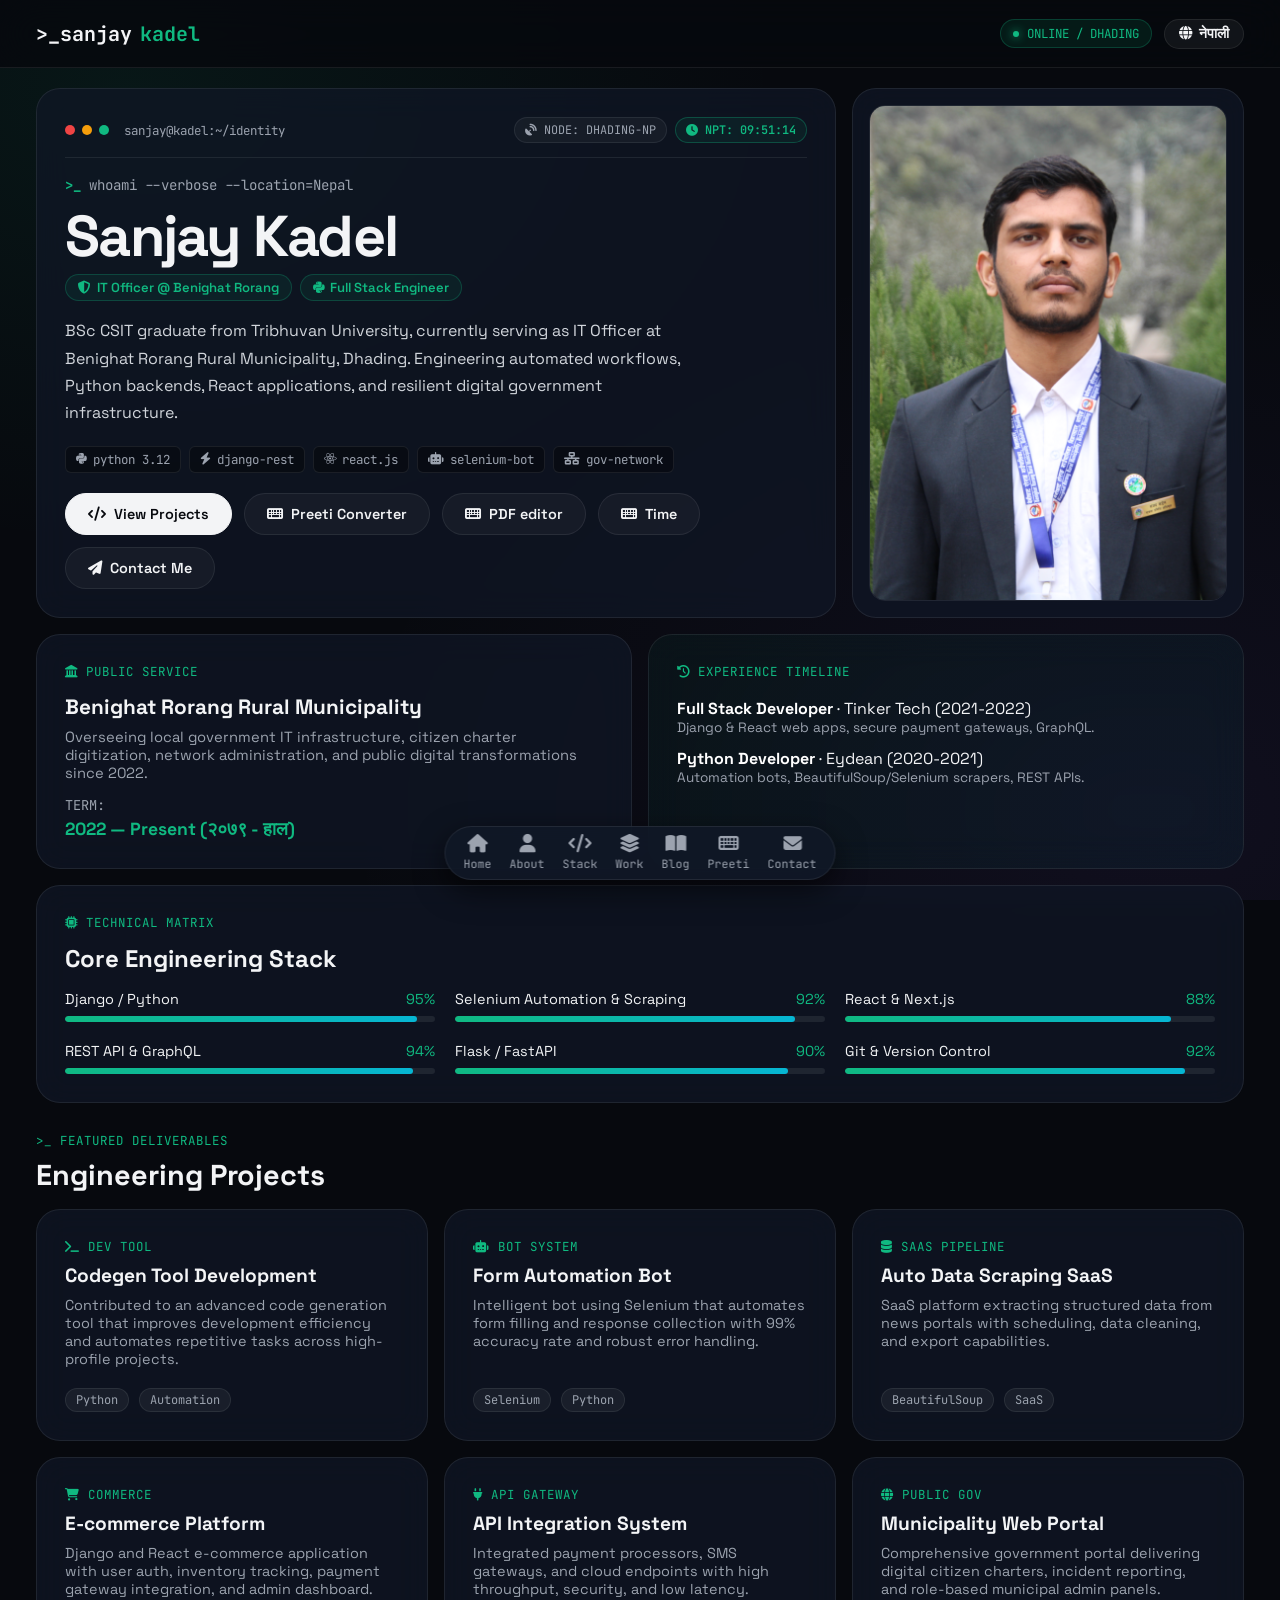
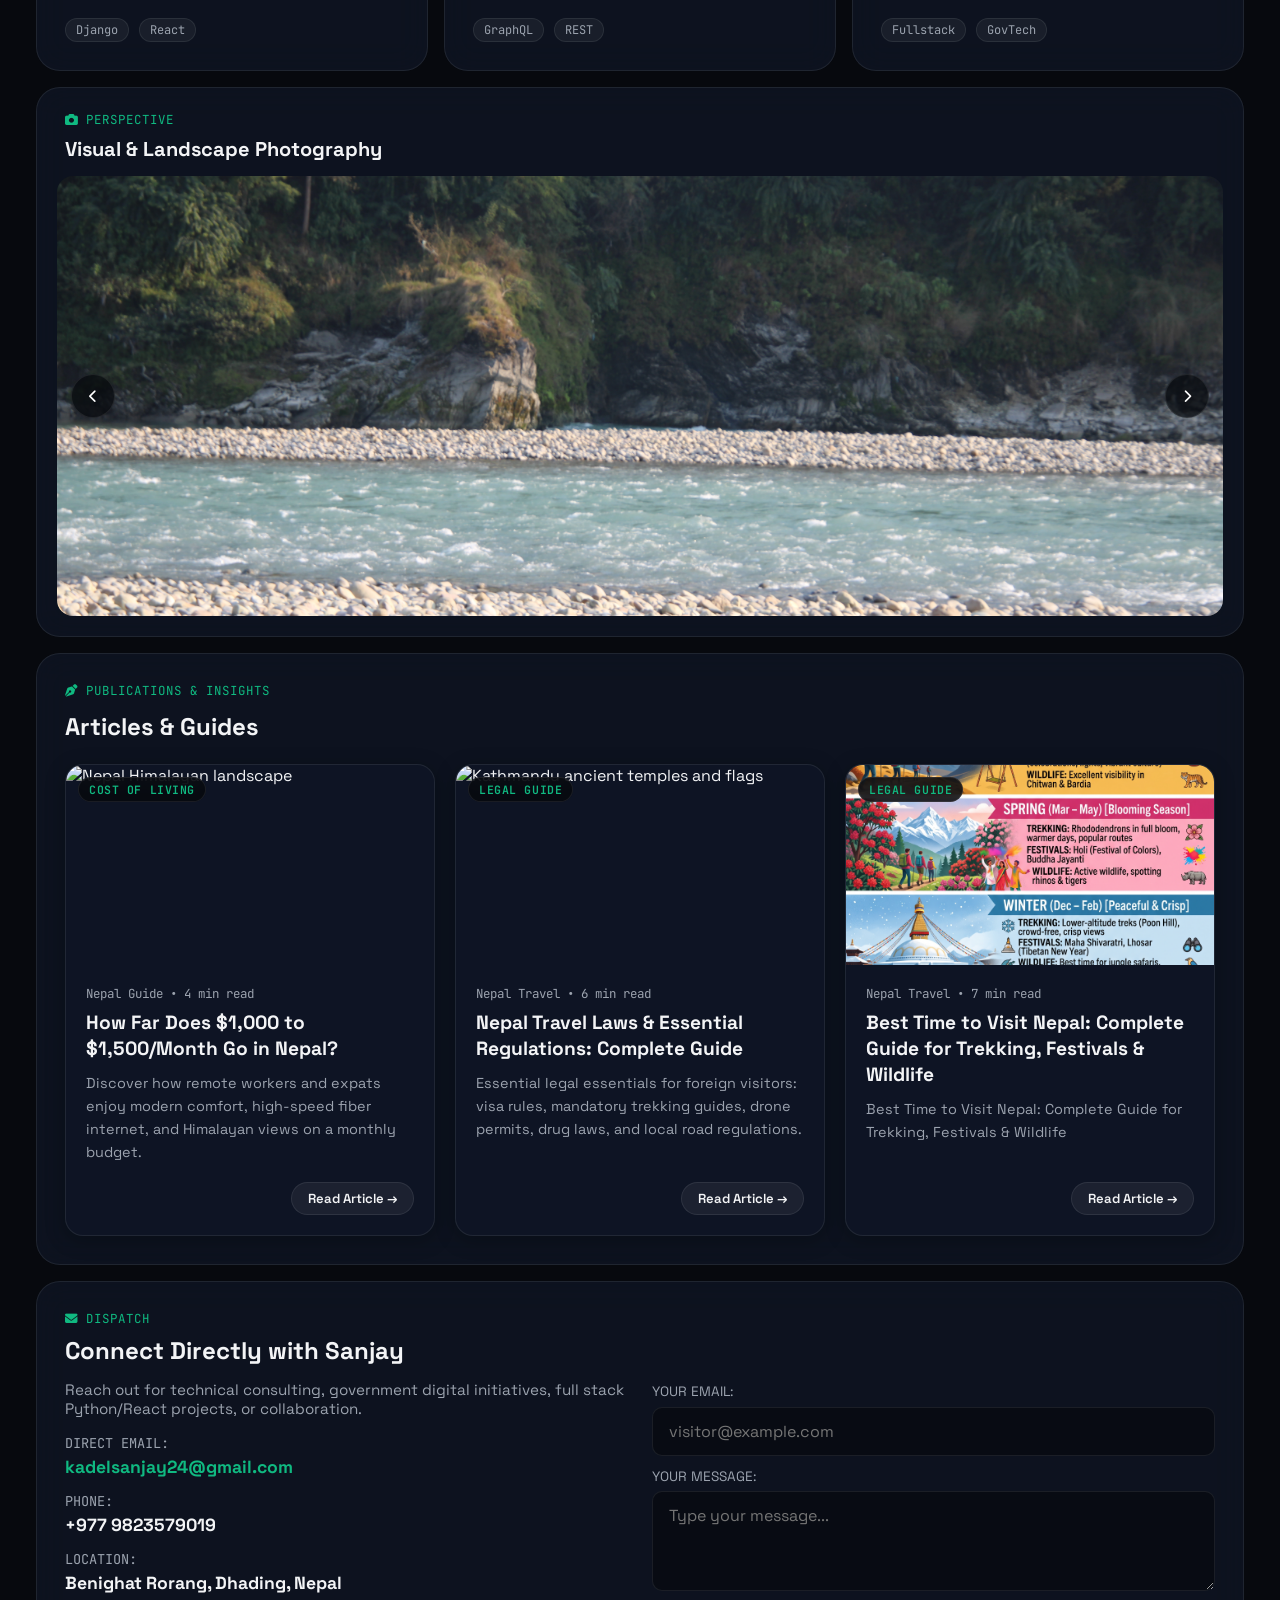
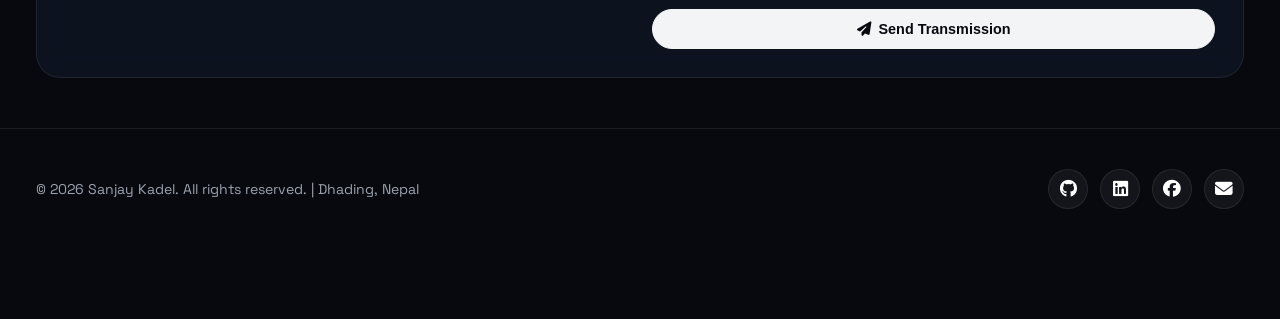
==== commit 36b9c901: "pdf" ====
--- a/index.html
+++ b/index.html
@@ -1136,6 +1136,7 @@
                 <div class="action-row" style="margin-top: 20px;">
                     <a href="#projects" class="btn-modern btn-primary"><i class="fas fa-code"></i> View Projects</a>
                     <a href="preeti-to-unicode.html" class="btn-modern btn-outline"><i class="fas fa-keyboard"></i> Preeti Converter</a>
+                    <a href="pdftool.html" class="btn-modern btn-outline"><i class="fas fa-keyboard"></i> PDF editor</a>
                     <a href="time.html" class="btn-modern btn-outline"><i class="fas fa-keyboard"></i> Time</a>
                     <a href="#contact" class="btn-modern btn-outline"><i class="fas fa-paper-plane"></i> Contact Me</a>
                 </div>
